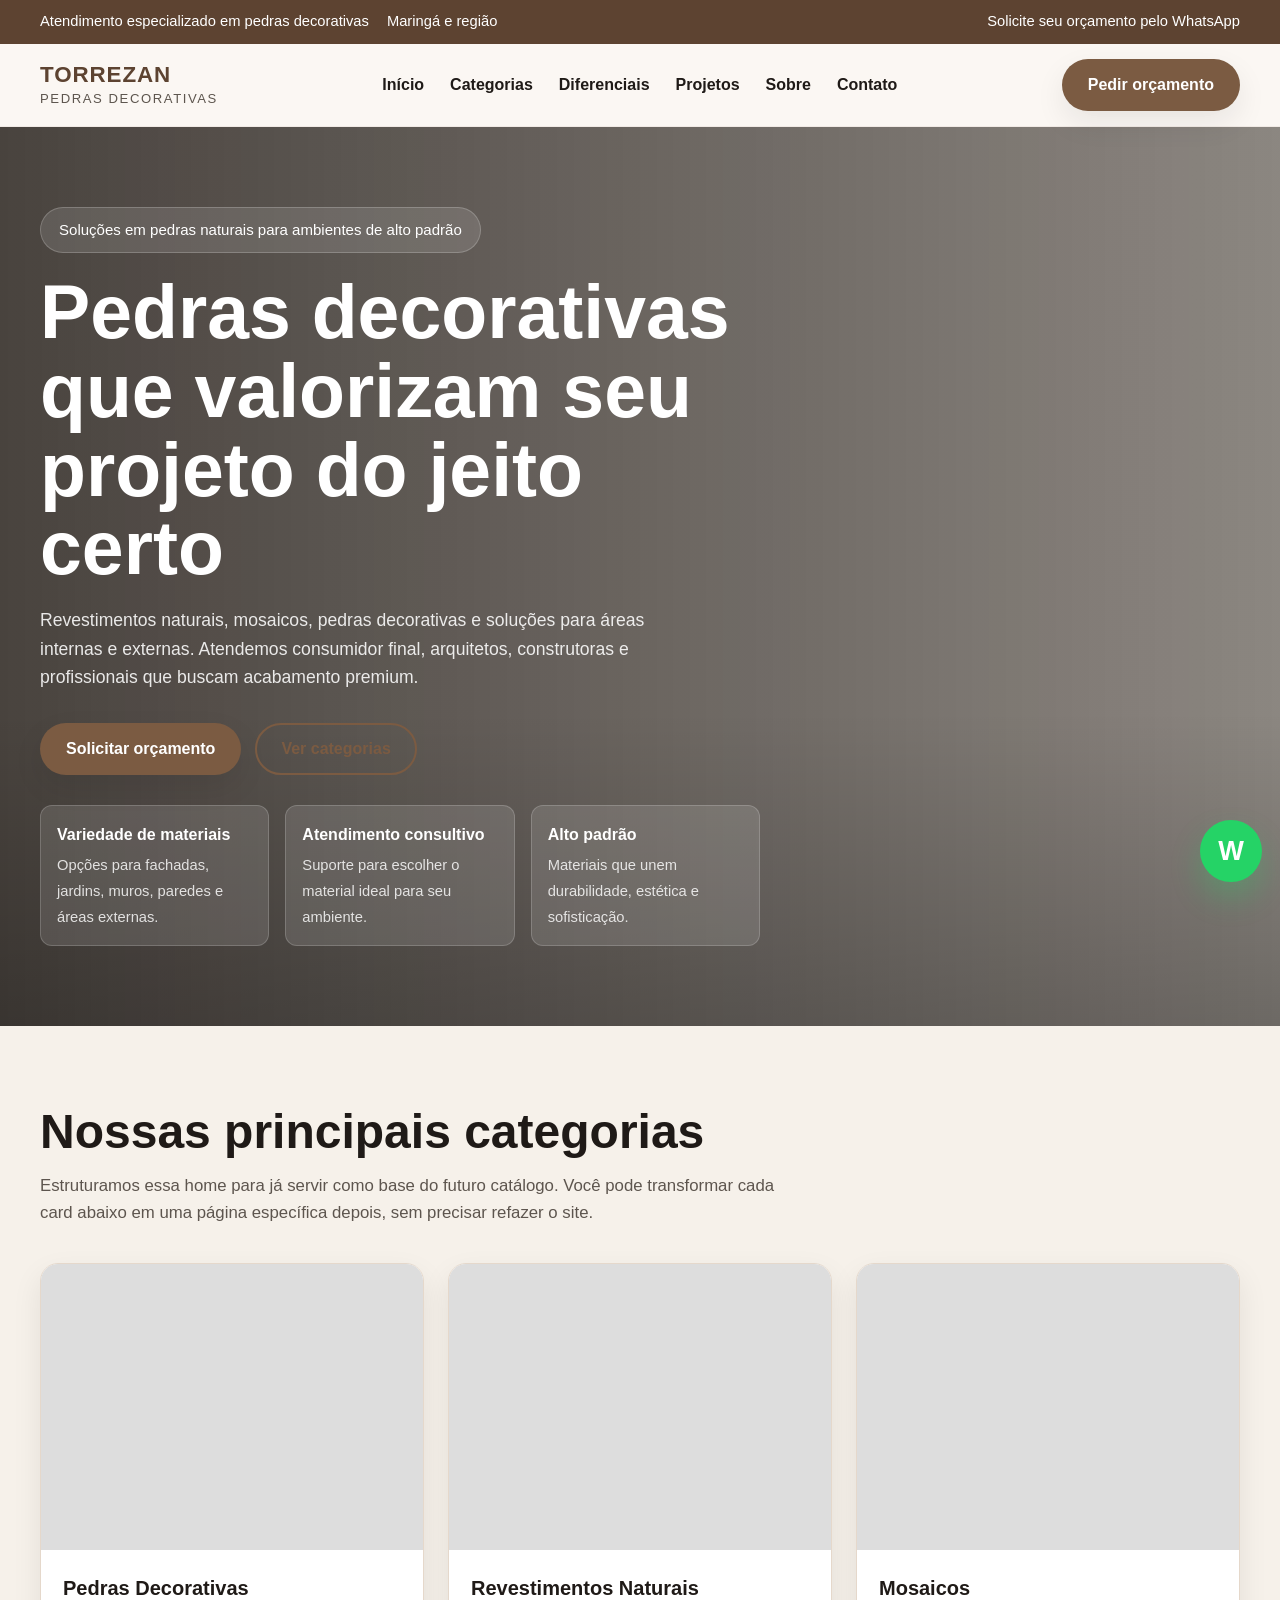
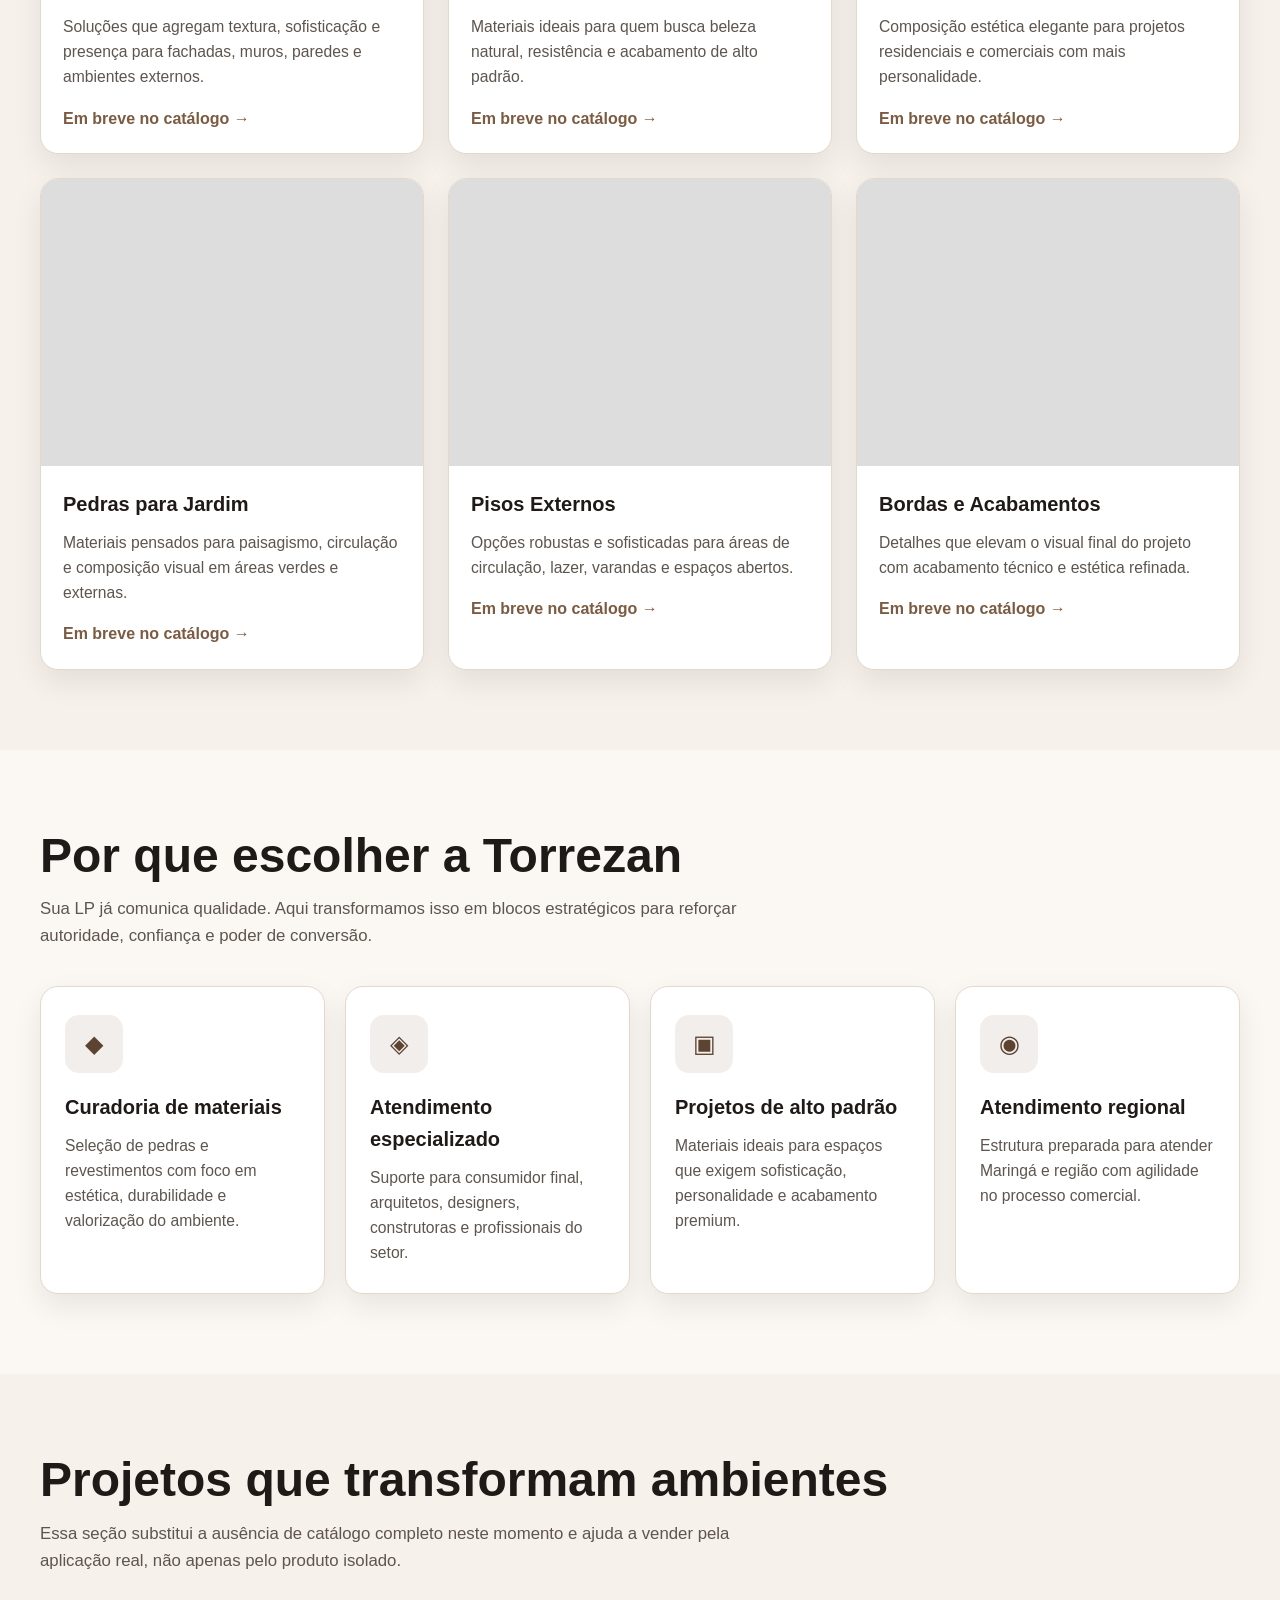
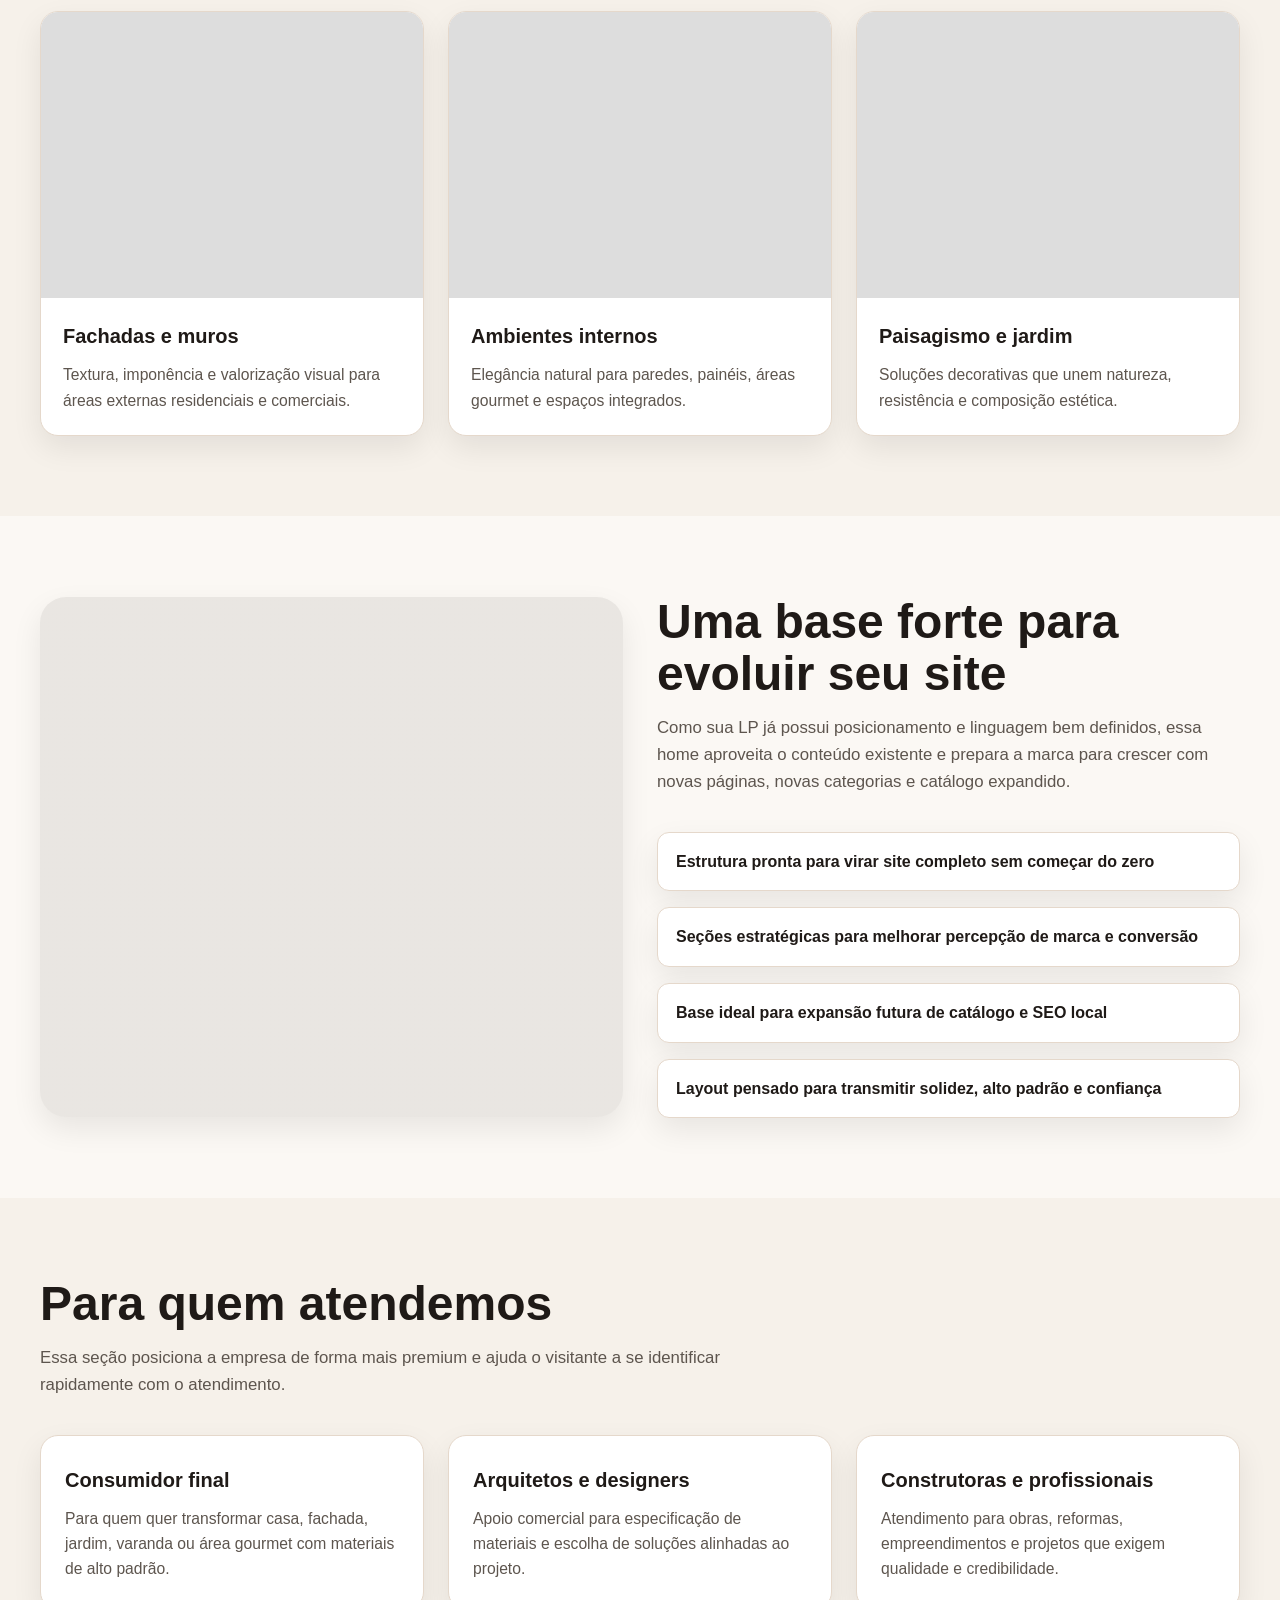
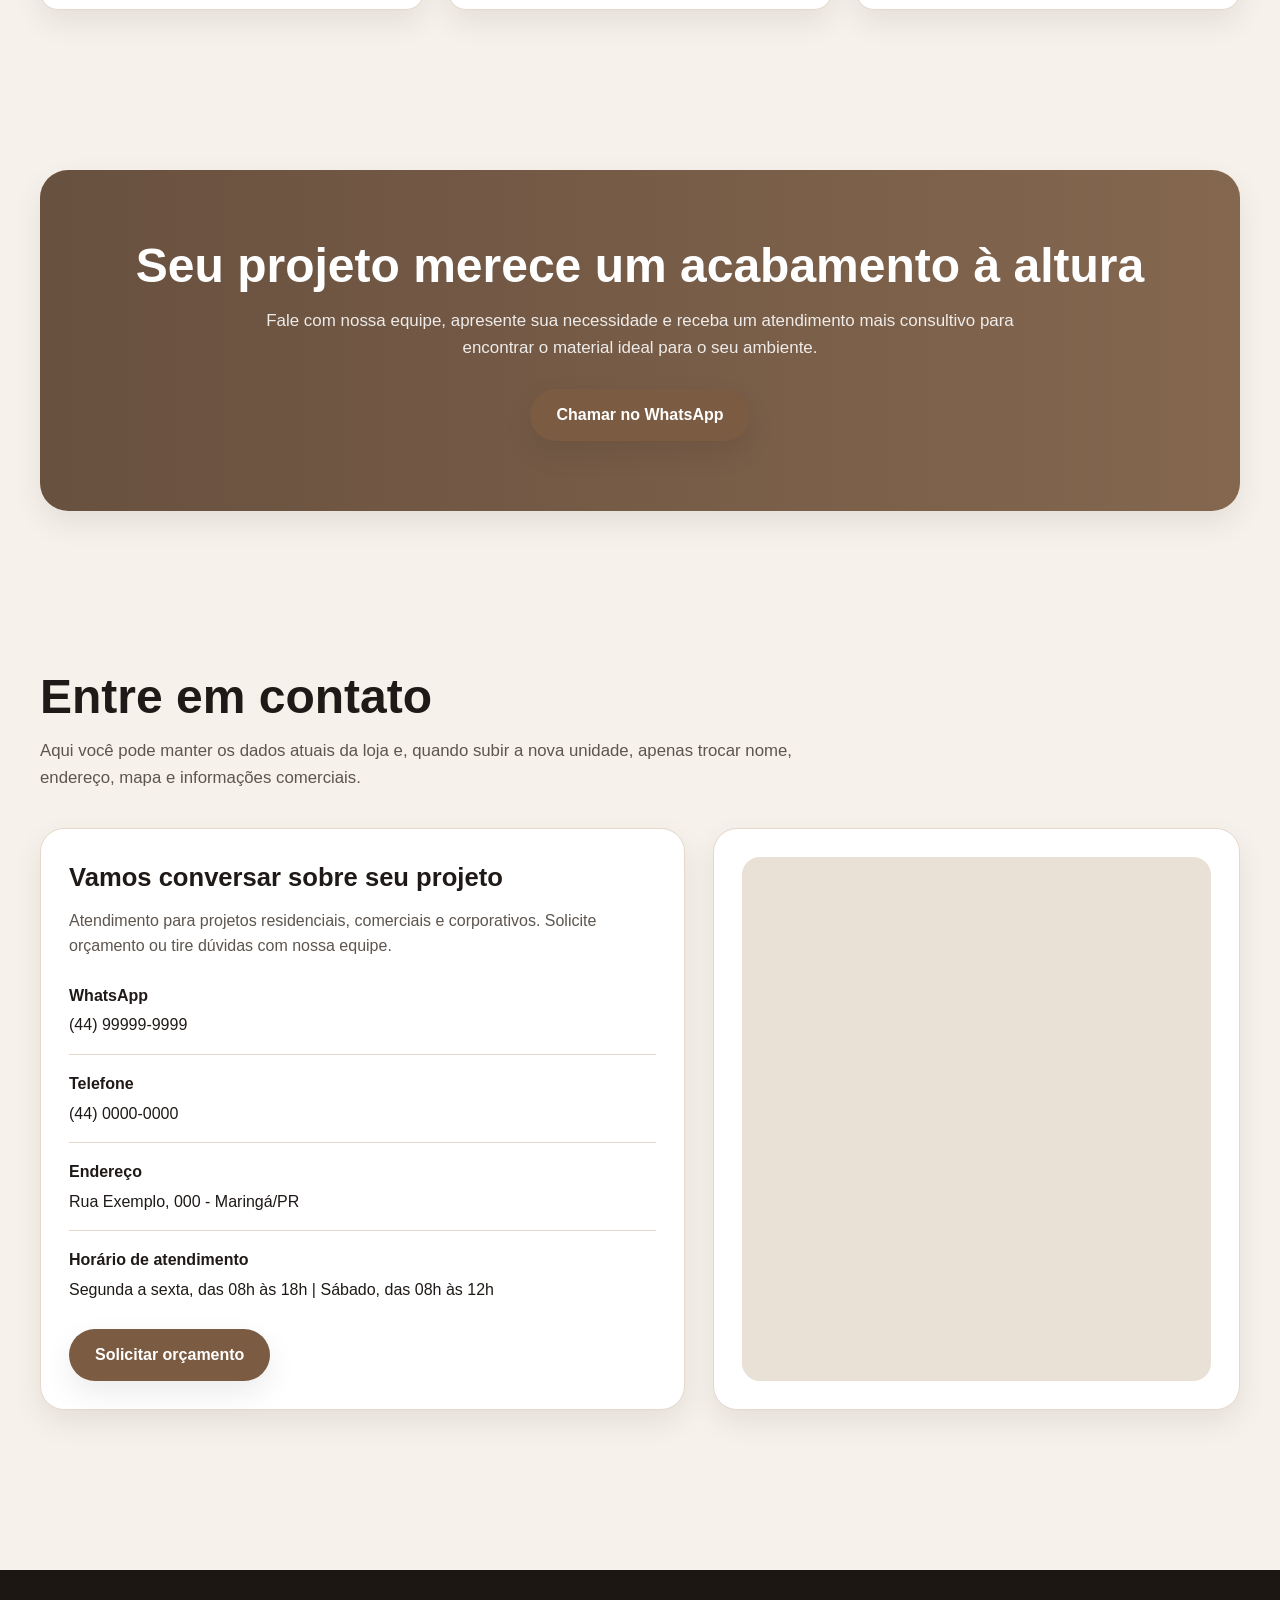
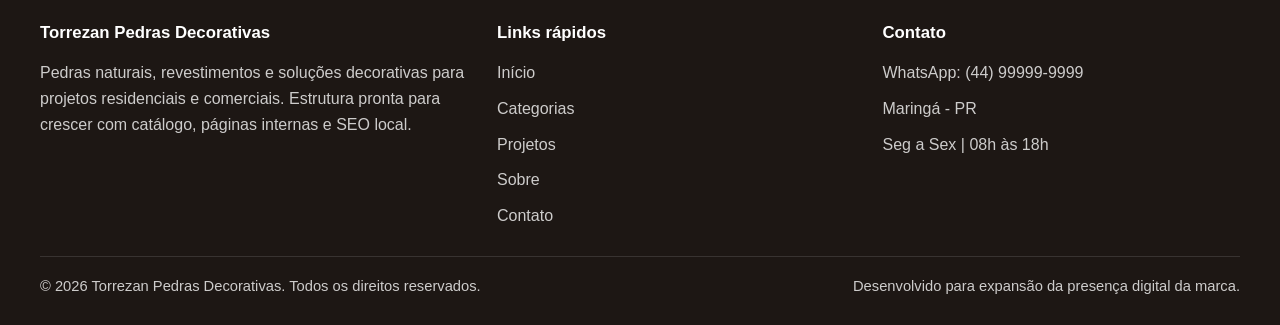
==== index.html @ 98667614 "Add files via upload" ====
<!DOCTYPE html>
<html lang="pt-BR">
<head>
  <meta charset="UTF-8" />
  <meta name="viewport" content="width=device-width, initial-scale=1.0" />
  <title>Torrezan Pedras Decorativas | Pedras Naturais e Revestimentos</title>
  <meta
    name="description"
    content="Pedras decorativas, revestimentos naturais, mosaicos e soluções em pedra para ambientes residenciais e comerciais. Atendimento para Maringá e região."
  />
  <style>
    :root {
      --bg: #f6f1ea;
      --bg-soft: #fbf8f4;
      --text: #1f1a17;
      --text-light: #5d554e;
      --primary: #7b5b42;
      --primary-dark: #5d4331;
      --accent: #c7a27c;
      --white: #ffffff;
      --border: #e5d8cb;
      --shadow: 0 12px 30px rgba(0, 0, 0, 0.08);
      --radius: 18px;
      --radius-sm: 12px;
      --container: 1200px;
      --transition: all 0.25s ease;
    }

    * {
      margin: 0;
      padding: 0;
      box-sizing: border-box;
    }

    html {
      scroll-behavior: smooth;
    }

    body {
      font-family: Arial, Helvetica, sans-serif;
      background: var(--bg);
      color: var(--text);
      line-height: 1.6;
    }

    img {
      max-width: 100%;
      display: block;
    }

    a {
      text-decoration: none;
      color: inherit;
    }

    ul {
      list-style: none;
    }

    .container {
      width: min(100% - 32px, var(--container));
      margin: 0 auto;
    }

    .section {
      padding: 80px 0;
    }

    .section-title {
      font-size: clamp(2rem, 4vw, 3rem);
      line-height: 1.1;
      margin-bottom: 14px;
    }

    .section-subtitle {
      color: var(--text-light);
      max-width: 760px;
      font-size: 1.05rem;
      margin-bottom: 36px;
    }

    .btn {
      display: inline-flex;
      align-items: center;
      justify-content: center;
      gap: 10px;
      min-height: 52px;
      padding: 0 24px;
      border-radius: 999px;
      font-weight: 700;
      transition: var(--transition);
      border: 2px solid transparent;
      cursor: pointer;
    }

    .btn-primary {
      background: var(--primary);
      color: var(--white);
      box-shadow: var(--shadow);
    }

    .btn-primary:hover {
      background: var(--primary-dark);
      transform: translateY(-2px);
    }

    .btn-outline {
      border-color: var(--primary);
      color: var(--primary);
      background: transparent;
    }

    .btn-outline:hover {
      background: var(--primary);
      color: var(--white);
    }

    .topbar {
      background: var(--primary-dark);
      color: var(--white);
      font-size: 0.92rem;
      padding: 10px 0;
    }

    .topbar .container {
      display: flex;
      align-items: center;
      justify-content: space-between;
      gap: 16px;
      flex-wrap: wrap;
    }

    .topbar-info {
      display: flex;
      flex-wrap: wrap;
      gap: 18px;
    }

    .header {
      position: sticky;
      top: 0;
      z-index: 1000;
      background: rgba(251, 248, 244, 0.92);
      backdrop-filter: blur(12px);
      border-bottom: 1px solid rgba(123, 91, 66, 0.08);
    }

    .header-inner {
      display: flex;
      align-items: center;
      justify-content: space-between;
      min-height: 82px;
      gap: 18px;
    }

    .logo {
      display: flex;
      flex-direction: column;
      line-height: 1;
    }

    .logo strong {
      font-size: 1.4rem;
      letter-spacing: 0.04em;
      color: var(--primary-dark);
    }

    .logo span {
      font-size: 0.82rem;
      color: var(--text-light);
      margin-top: 6px;
      letter-spacing: 0.12em;
      text-transform: uppercase;
    }

    .nav {
      display: flex;
      align-items: center;
      gap: 26px;
    }

    .nav a {
      font-weight: 600;
      color: var(--text);
      transition: var(--transition);
    }

    .nav a:hover {
      color: var(--primary);
    }

    .menu-toggle {
      display: none;
      background: transparent;
      border: none;
      font-size: 1.7rem;
      cursor: pointer;
      color: var(--primary-dark);
    }

    .hero {
      position: relative;
      overflow: hidden;
      background:
        linear-gradient(to right, rgba(24, 18, 14, 0.78), rgba(24, 18, 14, 0.48)),
        url("img/hero-pedras.jpg") center/cover no-repeat;
      color: var(--white);
      min-height: 88vh;
      display: flex;
      align-items: center;
    }

    .hero::after {
      content: "";
      position: absolute;
      inset: 0;
      background: linear-gradient(to top, rgba(0,0,0,0.22), transparent 35%);
      pointer-events: none;
    }

    .hero-content {
      position: relative;
      z-index: 1;
      max-width: 720px;
      padding: 80px 0;
    }

    .hero-badge {
      display: inline-flex;
      align-items: center;
      gap: 10px;
      background: rgba(255,255,255,0.12);
      border: 1px solid rgba(255,255,255,0.2);
      padding: 10px 18px;
      border-radius: 999px;
      margin-bottom: 20px;
      font-size: 0.94rem;
    }

    .hero h1 {
      font-size: clamp(2.4rem, 6vw, 4.7rem);
      line-height: 1.05;
      margin-bottom: 18px;
    }

    .hero p {
      font-size: 1.1rem;
      max-width: 650px;
      color: rgba(255,255,255,0.88);
      margin-bottom: 32px;
    }

    .hero-actions {
      display: flex;
      flex-wrap: wrap;
      gap: 14px;
      margin-bottom: 30px;
    }

    .hero-highlights {
      display: grid;
      grid-template-columns: repeat(3, minmax(0, 1fr));
      gap: 16px;
      margin-top: 24px;
    }

    .hero-highlight {
      background: rgba(255,255,255,0.12);
      border: 1px solid rgba(255,255,255,0.18);
      border-radius: var(--radius-sm);
      padding: 16px;
    }

    .hero-highlight strong {
      display: block;
      font-size: 1rem;
      margin-bottom: 5px;
    }

    .hero-highlight span {
      font-size: 0.92rem;
      color: rgba(255,255,255,0.82);
    }

    .cards-grid {
      display: grid;
      grid-template-columns: repeat(3, minmax(0, 1fr));
      gap: 24px;
    }

    .card {
      background: var(--white);
      border: 1px solid var(--border);
      border-radius: var(--radius);
      overflow: hidden;
      box-shadow: var(--shadow);
      transition: var(--transition);
    }

    .card:hover {
      transform: translateY(-6px);
    }

    .category-image,
    .gallery-image {
      aspect-ratio: 4 / 3;
      background: #ddd center/cover no-repeat;
    }

    .category-content,
    .gallery-content {
      padding: 22px;
    }

    .category-content h3,
    .gallery-content h3,
    .audience-card h3,
    .differential-card h3 {
      font-size: 1.25rem;
      margin-bottom: 10px;
    }

    .category-content p,
    .gallery-content p,
    .audience-card p,
    .differential-card p {
      color: var(--text-light);
      font-size: 0.98rem;
    }

    .category-link {
      display: inline-flex;
      align-items: center;
      gap: 8px;
      margin-top: 16px;
      font-weight: 700;
      color: var(--primary);
    }

    .differentials-grid {
      display: grid;
      grid-template-columns: repeat(4, minmax(0, 1fr));
      gap: 20px;
    }

    .differential-card,
    .audience-card {
      background: var(--white);
      padding: 28px 24px;
      border-radius: var(--radius);
      border: 1px solid var(--border);
      box-shadow: var(--shadow);
    }

    .icon-box {
      width: 58px;
      height: 58px;
      border-radius: 14px;
      background: rgba(123, 91, 66, 0.1);
      color: var(--primary-dark);
      display: grid;
      place-items: center;
      font-size: 1.5rem;
      margin-bottom: 18px;
    }

    .split {
      display: grid;
      grid-template-columns: 1fr 1fr;
      gap: 34px;
      align-items: center;
    }

    .about-image {
      min-height: 520px;
      border-radius: 26px;
      background:
        linear-gradient(rgba(24, 18, 14, 0.08), rgba(24, 18, 14, 0.08)),
        url("img/sobre-torrezan.jpg") center/cover no-repeat;
      box-shadow: var(--shadow);
    }

    .about-list {
      display: grid;
      gap: 16px;
      margin-top: 28px;
    }

    .about-list li {
      background: var(--white);
      border: 1px solid var(--border);
      border-radius: var(--radius-sm);
      padding: 16px 18px;
      box-shadow: var(--shadow);
      font-weight: 600;
    }

    .audience-grid {
      display: grid;
      grid-template-columns: repeat(3, minmax(0, 1fr));
      gap: 24px;
    }

    .cta-section {
      background:
        linear-gradient(to right, rgba(93, 67, 49, 0.92), rgba(123, 91, 66, 0.92)),
        url("img/cta-bg.jpg") center/cover no-repeat;
      color: var(--white);
      text-align: center;
      border-radius: 28px;
      padding: 70px 28px;
      box-shadow: var(--shadow);
    }

    .cta-section p {
      color: rgba(255,255,255,0.88);
      max-width: 760px;
      margin: 0 auto 28px;
      font-size: 1.06rem;
    }

    .contact-grid {
      display: grid;
      grid-template-columns: 1.1fr 0.9fr;
      gap: 28px;
    }

    .contact-card,
    .map-card {
      background: var(--white);
      border: 1px solid var(--border);
      border-radius: 24px;
      padding: 28px;
      box-shadow: var(--shadow);
    }

    .contact-list {
      display: grid;
      gap: 16px;
      margin-top: 24px;
    }

    .contact-list li {
      padding-bottom: 16px;
      border-bottom: 1px solid var(--border);
    }

    .contact-list li:last-child {
      border-bottom: none;
      padding-bottom: 0;
    }

    .contact-list strong {
      display: block;
      margin-bottom: 4px;
    }

    .map-embed {
      width: 100%;
      min-height: 100%;
      height: 100%;
      border: 0;
      border-radius: 18px;
      background: #e9e0d6;
    }

    .footer {
      background: #1d1714;
      color: rgba(255,255,255,0.78);
      padding: 50px 0 26px;
      margin-top: 80px;
    }

    .footer-grid {
      display: grid;
      grid-template-columns: 1.2fr 1fr 1fr;
      gap: 28px;
      margin-bottom: 28px;
    }

    .footer h4 {
      color: var(--white);
      margin-bottom: 14px;
      font-size: 1.05rem;
    }

    .footer ul {
      display: grid;
      gap: 10px;
    }

    .footer a:hover {
      color: var(--white);
    }

    .footer-bottom {
      border-top: 1px solid rgba(255,255,255,0.12);
      padding-top: 18px;
      font-size: 0.92rem;
      display: flex;
      justify-content: space-between;
      gap: 12px;
      flex-wrap: wrap;
    }

    .whatsapp-float {
      position: fixed;
      right: 18px;
      bottom: 18px;
      z-index: 1200;
      width: 62px;
      height: 62px;
      border-radius: 50%;
      background: #25d366;
      color: #fff;
      display: grid;
      place-items: center;
      box-shadow: 0 16px 30px rgba(37, 211, 102, 0.28);
      font-size: 1.7rem;
      font-weight: 900;
    }

    .whatsapp-float:hover {
      transform: scale(1.06);
    }

    .reveal {
      opacity: 0;
      transform: translateY(28px);
      transition: 0.7s ease;
    }

    .reveal.active {
      opacity: 1;
      transform: translateY(0);
    }

    @media (max-width: 1080px) {
      .cards-grid,
      .differentials-grid,
      .audience-grid {
        grid-template-columns: repeat(2, minmax(0, 1fr));
      }

      .split,
      .contact-grid,
      .footer-grid {
        grid-template-columns: 1fr;
      }

      .about-image {
        min-height: 360px;
      }
    }

    @media (max-width: 860px) {
      .nav {
        position: fixed;
        top: 82px;
        right: -100%;
        width: min(320px, 88vw);
        height: calc(100vh - 82px);
        background: var(--white);
        flex-direction: column;
        align-items: flex-start;
        padding: 28px 24px;
        box-shadow: -10px 0 30px rgba(0,0,0,0.1);
        transition: var(--transition);
      }

      .nav.active {
        right: 0;
      }

      .menu-toggle {
        display: block;
      }

      .header-cta {
        display: none;
      }

      .hero-highlights {
        grid-template-columns: 1fr;
      }
    }

    @media (max-width: 700px) {
      .section {
        padding: 62px 0;
      }

      .cards-grid,
      .differentials-grid,
      .audience-grid {
        grid-template-columns: 1fr;
      }

      .hero {
        min-height: auto;
      }

      .hero-content {
        padding: 110px 0 72px;
      }

      .topbar .container {
        justify-content: center;
      }

      .topbar-info {
        justify-content: center;
      }

      .cta-section {
        padding: 50px 20px;
      }
    }
  </style>
</head>
<body>
  <div class="topbar">
    <div class="container">
      <div class="topbar-info">
        <span>Atendimento especializado em pedras decorativas</span>
        <span>Maringá e região</span>
      </div>
      <a href="https://wa.me/5544999999999?text=Olá!%20Quero%20solicitar%20um%20orçamento." target="_blank">
        Solicite seu orçamento pelo WhatsApp
      </a>
    </div>
  </div>

  <header class="header">
    <div class="container header-inner">
      <a href="#inicio" class="logo">
        <strong>TORREZAN</strong>
        <span>Pedras Decorativas</span>
      </a>

      <nav class="nav" id="nav">
        <a href="#inicio">Início</a>
        <a href="#categorias">Categorias</a>
        <a href="#diferenciais">Diferenciais</a>
        <a href="#projetos">Projetos</a>
        <a href="#sobre">Sobre</a>
        <a href="#contato">Contato</a>
      </nav>

      <a
        class="btn btn-primary header-cta"
        href="https://wa.me/5544999999999?text=Olá!%20Quero%20solicitar%20um%20orçamento."
        target="_blank"
      >
        Pedir orçamento
      </a>

      <button class="menu-toggle" id="menuToggle" aria-label="Abrir menu">
        ☰
      </button>
    </div>
  </header>

  <main>
    <section class="hero" id="inicio">
      <div class="container">
        <div class="hero-content">
          <div class="hero-badge">Soluções em pedras naturais para ambientes de alto padrão</div>
          <h1>Pedras decorativas que valorizam seu projeto do jeito certo</h1>
          <p>
            Revestimentos naturais, mosaicos, pedras decorativas e soluções para áreas internas e externas.
            Atendemos consumidor final, arquitetos, construtoras e profissionais que buscam acabamento premium.
          </p>

          <div class="hero-actions">
            <a
              href="https://wa.me/5544999999999?text=Olá!%20Quero%20um%20orçamento%20para%20meu%20projeto."
              class="btn btn-primary"
              target="_blank"
            >
              Solicitar orçamento
            </a>
            <a href="#categorias" class="btn btn-outline">Ver categorias</a>
          </div>

          <div class="hero-highlights">
            <div class="hero-highlight">
              <strong>Variedade de materiais</strong>
              <span>Opções para fachadas, jardins, muros, paredes e áreas externas.</span>
            </div>
            <div class="hero-highlight">
              <strong>Atendimento consultivo</strong>
              <span>Suporte para escolher o material ideal para seu ambiente.</span>
            </div>
            <div class="hero-highlight">
              <strong>Alto padrão</strong>
              <span>Materiais que unem durabilidade, estética e sofisticação.</span>
            </div>
          </div>
        </div>
      </div>
    </section>

    <section class="section" id="categorias">
      <div class="container">
        <div class="reveal">
          <h2 class="section-title">Nossas principais categorias</h2>
          <p class="section-subtitle">
            Estruturamos essa home para já servir como base do futuro catálogo. Você pode transformar cada card
            abaixo em uma página específica depois, sem precisar refazer o site.
          </p>
        </div>

        <div class="cards-grid">
          <article class="card reveal">
            <div class="category-image" style="background-image: url('img/categoria-pedras-decorativas.jpg');"></div>
            <div class="category-content">
              <h3>Pedras Decorativas</h3>
              <p>
                Soluções que agregam textura, sofisticação e presença para fachadas, muros, paredes e ambientes externos.
              </p>
              <a href="#" class="category-link">Em breve no catálogo →</a>
            </div>
          </article>

          <article class="card reveal">
            <div class="category-image" style="background-image: url('img/categoria-revestimentos.jpg');"></div>
            <div class="category-content">
              <h3>Revestimentos Naturais</h3>
              <p>
                Materiais ideais para quem busca beleza natural, resistência e acabamento de alto padrão.
              </p>
              <a href="#" class="category-link">Em breve no catálogo →</a>
            </div>
          </article>

          <article class="card reveal">
            <div class="category-image" style="background-image: url('img/categoria-mosaicos.jpg');"></div>
            <div class="category-content">
              <h3>Mosaicos</h3>
              <p>
                Composição estética elegante para projetos residenciais e comerciais com mais personalidade.
              </p>
              <a href="#" class="category-link">Em breve no catálogo →</a>
            </div>
          </article>

          <article class="card reveal">
            <div class="category-image" style="background-image: url('img/categoria-jardim.jpg');"></div>
            <div class="category-content">
              <h3>Pedras para Jardim</h3>
              <p>
                Materiais pensados para paisagismo, circulação e composição visual em áreas verdes e externas.
              </p>
              <a href="#" class="category-link">Em breve no catálogo →</a>
            </div>
          </article>

          <article class="card reveal">
            <div class="category-image" style="background-image: url('img/categoria-pisos.jpg');"></div>
            <div class="category-content">
              <h3>Pisos Externos</h3>
              <p>
                Opções robustas e sofisticadas para áreas de circulação, lazer, varandas e espaços abertos.
              </p>
              <a href="#" class="category-link">Em breve no catálogo →</a>
            </div>
          </article>

          <article class="card reveal">
            <div class="category-image" style="background-image: url('img/categoria-bordas.jpg');"></div>
            <div class="category-content">
              <h3>Bordas e Acabamentos</h3>
              <p>
                Detalhes que elevam o visual final do projeto com acabamento técnico e estética refinada.
              </p>
              <a href="#" class="category-link">Em breve no catálogo →</a>
            </div>
          </article>
        </div>
      </div>
    </section>

    <section class="section" id="diferenciais" style="background: var(--bg-soft);">
      <div class="container">
        <div class="reveal">
          <h2 class="section-title">Por que escolher a Torrezan</h2>
          <p class="section-subtitle">
            Sua LP já comunica qualidade. Aqui transformamos isso em blocos estratégicos para reforçar autoridade,
            confiança e poder de conversão.
          </p>
        </div>

        <div class="differentials-grid">
          <article class="differential-card reveal">
            <div class="icon-box">◆</div>
            <h3>Curadoria de materiais</h3>
            <p>
              Seleção de pedras e revestimentos com foco em estética, durabilidade e valorização do ambiente.
            </p>
          </article>

          <article class="differential-card reveal">
            <div class="icon-box">◈</div>
            <h3>Atendimento especializado</h3>
            <p>
              Suporte para consumidor final, arquitetos, designers, construtoras e profissionais do setor.
            </p>
          </article>

          <article class="differential-card reveal">
            <div class="icon-box">▣</div>
            <h3>Projetos de alto padrão</h3>
            <p>
              Materiais ideais para espaços que exigem sofisticação, personalidade e acabamento premium.
            </p>
          </article>

          <article class="differential-card reveal">
            <div class="icon-box">◉</div>
            <h3>Atendimento regional</h3>
            <p>
              Estrutura preparada para atender Maringá e região com agilidade no processo comercial.
            </p>
          </article>
        </div>
      </div>
    </section>

    <section class="section" id="projetos">
      <div class="container">
        <div class="reveal">
          <h2 class="section-title">Projetos que transformam ambientes</h2>
          <p class="section-subtitle">
            Essa seção substitui a ausência de catálogo completo neste momento e ajuda a vender pela aplicação real,
            não apenas pelo produto isolado.
          </p>
        </div>

        <div class="cards-grid">
          <article class="card reveal">
            <div class="gallery-image" style="background-image: url('img/projeto-fachada.jpg');"></div>
            <div class="gallery-content">
              <h3>Fachadas e muros</h3>
              <p>
                Textura, imponência e valorização visual para áreas externas residenciais e comerciais.
              </p>
            </div>
          </article>

          <article class="card reveal">
            <div class="gallery-image" style="background-image: url('img/projeto-ambiente-interno.jpg');"></div>
            <div class="gallery-content">
              <h3>Ambientes internos</h3>
              <p>
                Elegância natural para paredes, painéis, áreas gourmet e espaços integrados.
              </p>
            </div>
          </article>

          <article class="card reveal">
            <div class="gallery-image" style="background-image: url('img/projeto-paisagismo.jpg');"></div>
            <div class="gallery-content">
              <h3>Paisagismo e jardim</h3>
              <p>
                Soluções decorativas que unem natureza, resistência e composição estética.
              </p>
            </div>
          </article>
        </div>
      </div>
    </section>

    <section class="section" id="sobre" style="background: var(--bg-soft);">
      <div class="container split">
        <div class="about-image reveal"></div>

        <div class="reveal">
          <h2 class="section-title">Uma base forte para evoluir seu site</h2>
          <p class="section-subtitle">
            Como sua LP já possui posicionamento e linguagem bem definidos, essa home aproveita o conteúdo existente
            e prepara a marca para crescer com novas páginas, novas categorias e catálogo expandido.
          </p>

          <ul class="about-list">
            <li>Estrutura pronta para virar site completo sem começar do zero</li>
            <li>Seções estratégicas para melhorar percepção de marca e conversão</li>
            <li>Base ideal para expansão futura de catálogo e SEO local</li>
            <li>Layout pensado para transmitir solidez, alto padrão e confiança</li>
          </ul>
        </div>
      </div>
    </section>

    <section class="section">
      <div class="container">
        <div class="reveal">
          <h2 class="section-title">Para quem atendemos</h2>
          <p class="section-subtitle">
            Essa seção posiciona a empresa de forma mais premium e ajuda o visitante a se identificar rapidamente com o atendimento.
          </p>
        </div>

        <div class="audience-grid">
          <article class="audience-card reveal">
            <h3>Consumidor final</h3>
            <p>
              Para quem quer transformar casa, fachada, jardim, varanda ou área gourmet com materiais de alto padrão.
            </p>
          </article>

          <article class="audience-card reveal">
            <h3>Arquitetos e designers</h3>
            <p>
              Apoio comercial para especificação de materiais e escolha de soluções alinhadas ao projeto.
            </p>
          </article>

          <article class="audience-card reveal">
            <h3>Construtoras e profissionais</h3>
            <p>
              Atendimento para obras, reformas, empreendimentos e projetos que exigem qualidade e credibilidade.
            </p>
          </article>
        </div>
      </div>
    </section>

    <section class="section">
      <div class="container">
        <div class="cta-section reveal">
          <h2 class="section-title">Seu projeto merece um acabamento à altura</h2>
          <p>
            Fale com nossa equipe, apresente sua necessidade e receba um atendimento mais consultivo para encontrar
            o material ideal para o seu ambiente.
          </p>
          <a
            href="https://wa.me/5544999999999?text=Olá!%20Quero%20falar%20sobre%20um%20projeto%20com%20pedras%20decorativas."
            class="btn btn-primary"
            target="_blank"
          >
            Chamar no WhatsApp
          </a>
        </div>
      </div>
    </section>

    <section class="section" id="contato">
      <div class="container">
        <div class="reveal">
          <h2 class="section-title">Entre em contato</h2>
          <p class="section-subtitle">
            Aqui você pode manter os dados atuais da loja e, quando subir a nova unidade, apenas trocar nome,
            endereço, mapa e informações comerciais.
          </p>
        </div>

        <div class="contact-grid">
          <div class="contact-card reveal">
            <h3 style="font-size: 1.6rem; margin-bottom: 10px;">Vamos conversar sobre seu projeto</h3>
            <p style="color: var(--text-light);">
              Atendimento para projetos residenciais, comerciais e corporativos. Solicite orçamento ou tire dúvidas com nossa equipe.
            </p>

            <ul class="contact-list">
              <li>
                <strong>WhatsApp</strong>
                <span>(44) 99999-9999</span>
              </li>
              <li>
                <strong>Telefone</strong>
                <span>(44) 0000-0000</span>
              </li>
              <li>
                <strong>Endereço</strong>
                <span>Rua Exemplo, 000 - Maringá/PR</span>
              </li>
              <li>
                <strong>Horário de atendimento</strong>
                <span>Segunda a sexta, das 08h às 18h | Sábado, das 08h às 12h</span>
              </li>
            </ul>

            <div style="margin-top: 26px;">
              <a
                href="https://wa.me/5544999999999?text=Olá!%20Gostaria%20de%20um%20orçamento."
                class="btn btn-primary"
                target="_blank"
              >
                Solicitar orçamento
              </a>
            </div>
          </div>

          <div class="map-card reveal">
            <iframe
              class="map-embed"
              src="https://www.google.com/maps?q=Maring%C3%A1%20PR&output=embed"
              loading="lazy"
              referrerpolicy="no-referrer-when-downgrade"
              title="Mapa da localização"
            ></iframe>
          </div>
        </div>
      </div>
    </section>
  </main>

  <footer class="footer">
    <div class="container">
      <div class="footer-grid">
        <div>
          <h4>Torrezan Pedras Decorativas</h4>
          <p>
            Pedras naturais, revestimentos e soluções decorativas para projetos residenciais e comerciais.
            Estrutura pronta para crescer com catálogo, páginas internas e SEO local.
          </p>
        </div>

        <div>
          <h4>Links rápidos</h4>
          <ul>
            <li><a href="#inicio">Início</a></li>
            <li><a href="#categorias">Categorias</a></li>
            <li><a href="#projetos">Projetos</a></li>
            <li><a href="#sobre">Sobre</a></li>
            <li><a href="#contato">Contato</a></li>
          </ul>
        </div>

        <div>
          <h4>Contato</h4>
          <ul>
            <li><a href="https://wa.me/5544999999999" target="_blank">WhatsApp: (44) 99999-9999</a></li>
            <li><a href="#">Maringá - PR</a></li>
            <li><a href="#">Seg a Sex | 08h às 18h</a></li>
          </ul>
        </div>
      </div>

      <div class="footer-bottom">
        <span>© 2026 Torrezan Pedras Decorativas. Todos os direitos reservados.</span>
        <span>Desenvolvido para expansão da presença digital da marca.</span>
      </div>
    </div>
  </footer>

  <a
    class="whatsapp-float"
    href="https://wa.me/5544999999999?text=Olá!%20Quero%20um%20orçamento."
    target="_blank"
    aria-label="WhatsApp"
  >
    W
  </a>

  <script>
    const menuToggle = document.getElementById("menuToggle");
    const nav = document.getElementById("nav");

    menuToggle.addEventListener("click", () => {
      nav.classList.toggle("active");
    });

    document.querySelectorAll(".nav a").forEach(link => {
      link.addEventListener("click", () => nav.classList.remove("active"));
    });

    const reveals = document.querySelectorAll(".reveal");

    const revealOnScroll = () => {
      const triggerBottom = window.innerHeight * 0.88;

      reveals.forEach(item => {
        const top = item.getBoundingClientRect().top;

        if (top < triggerBottom) {
          item.classList.add("active");
        }
      });
    };

    window.addEventListener("scroll", revealOnScroll);
    window.addEventListener("load", revealOnScroll);
  </script>
</body>
</html>
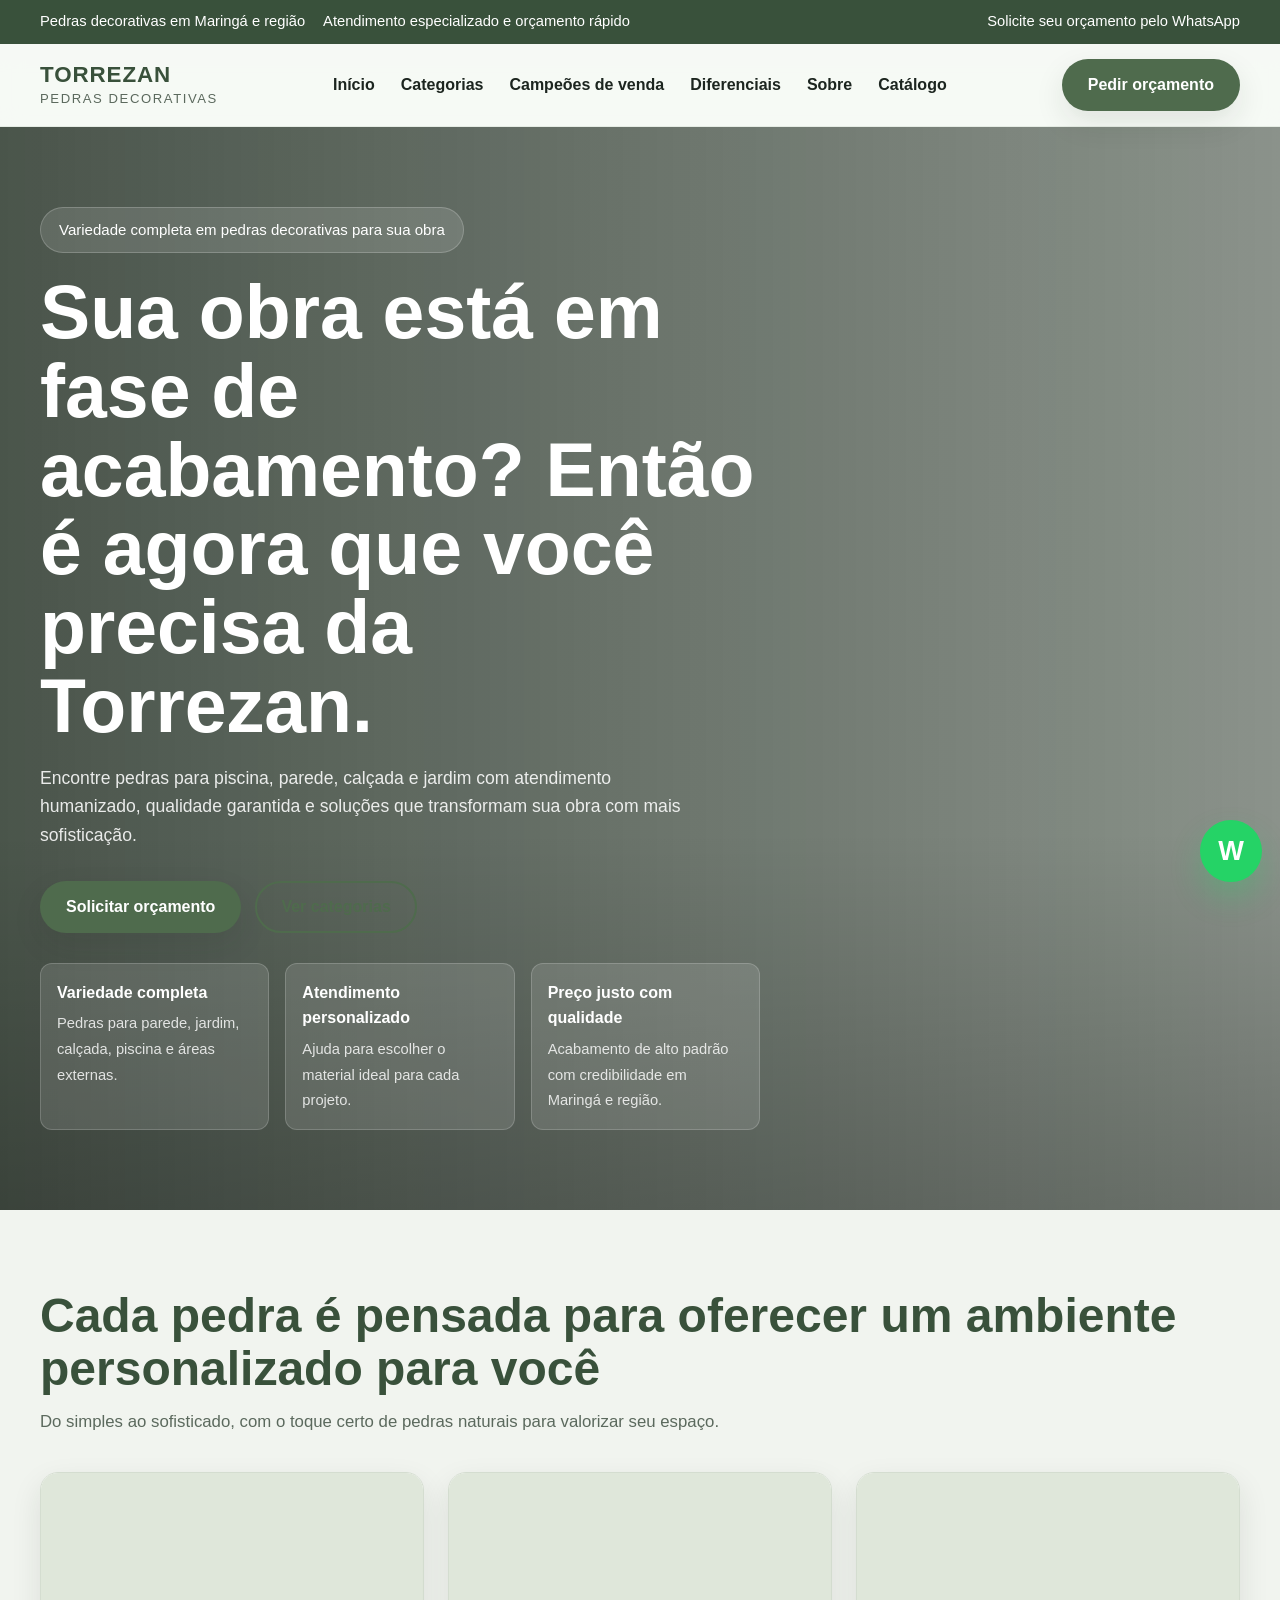
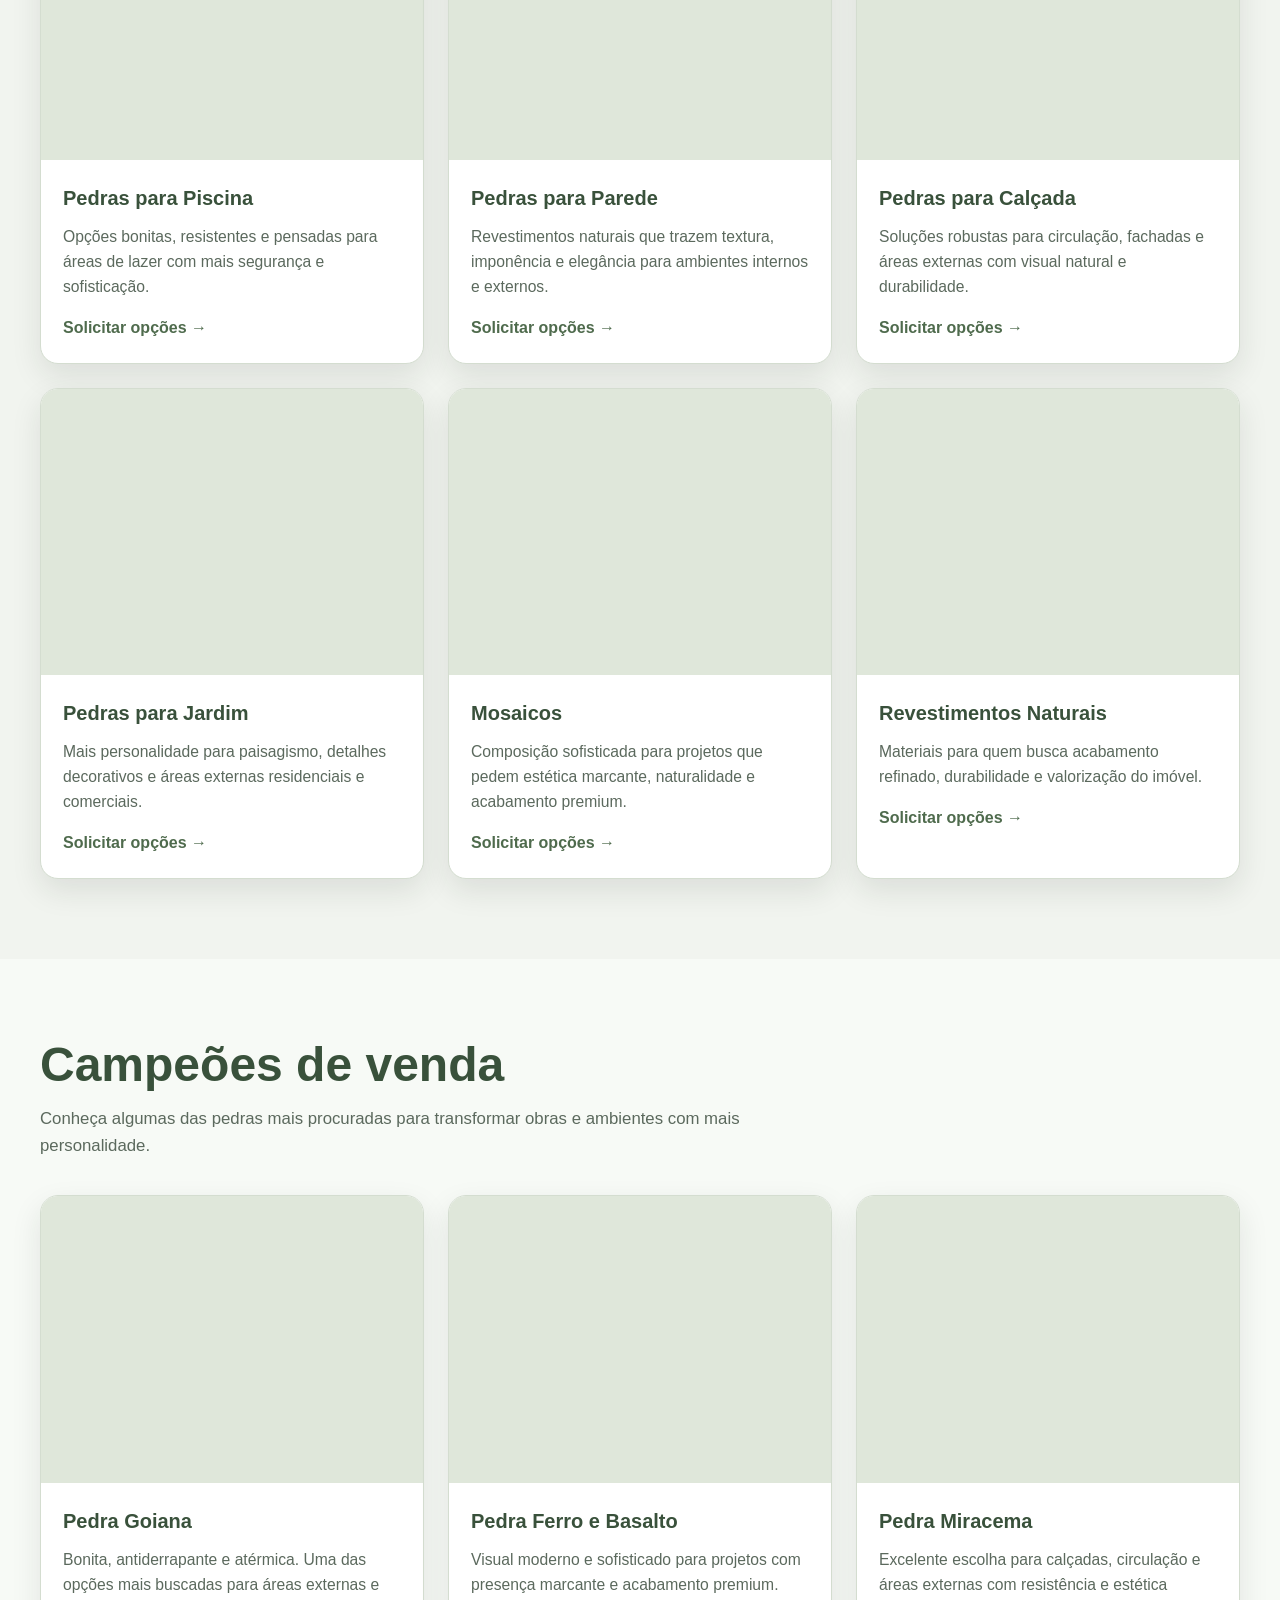
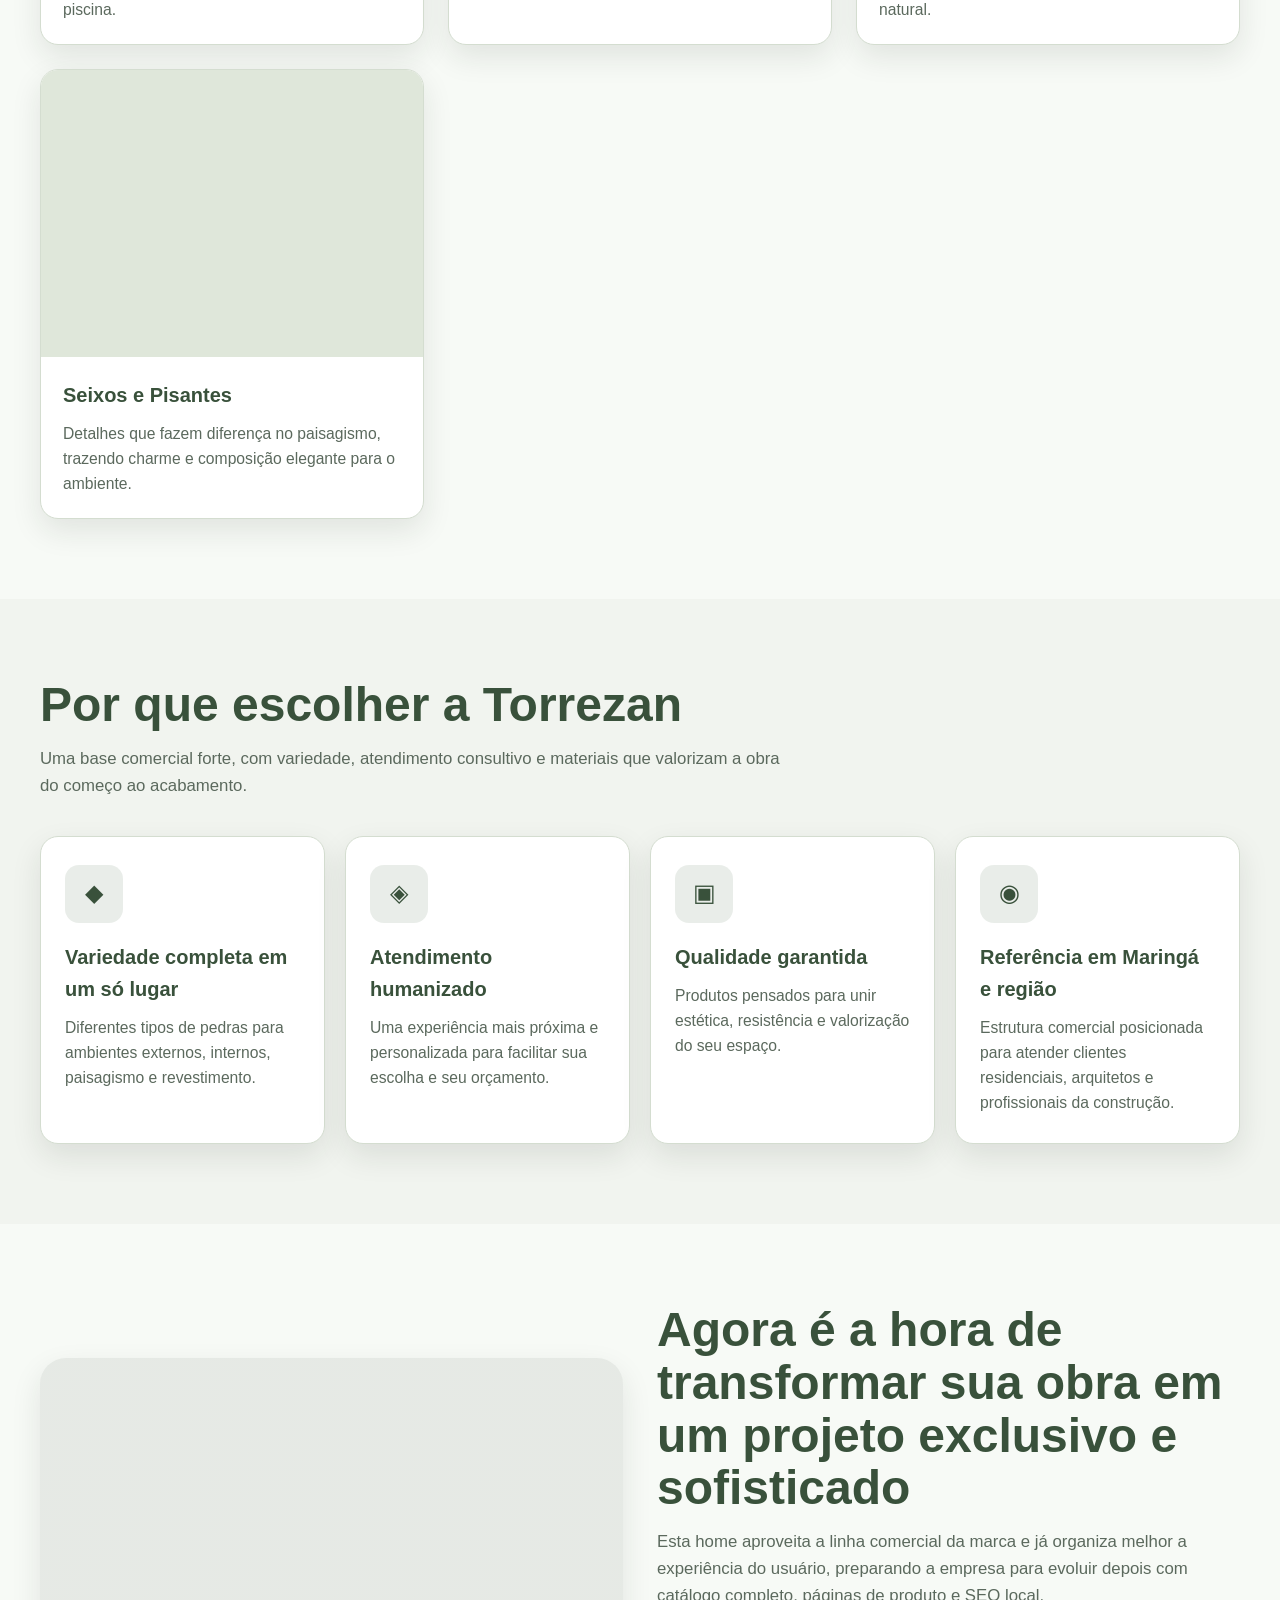
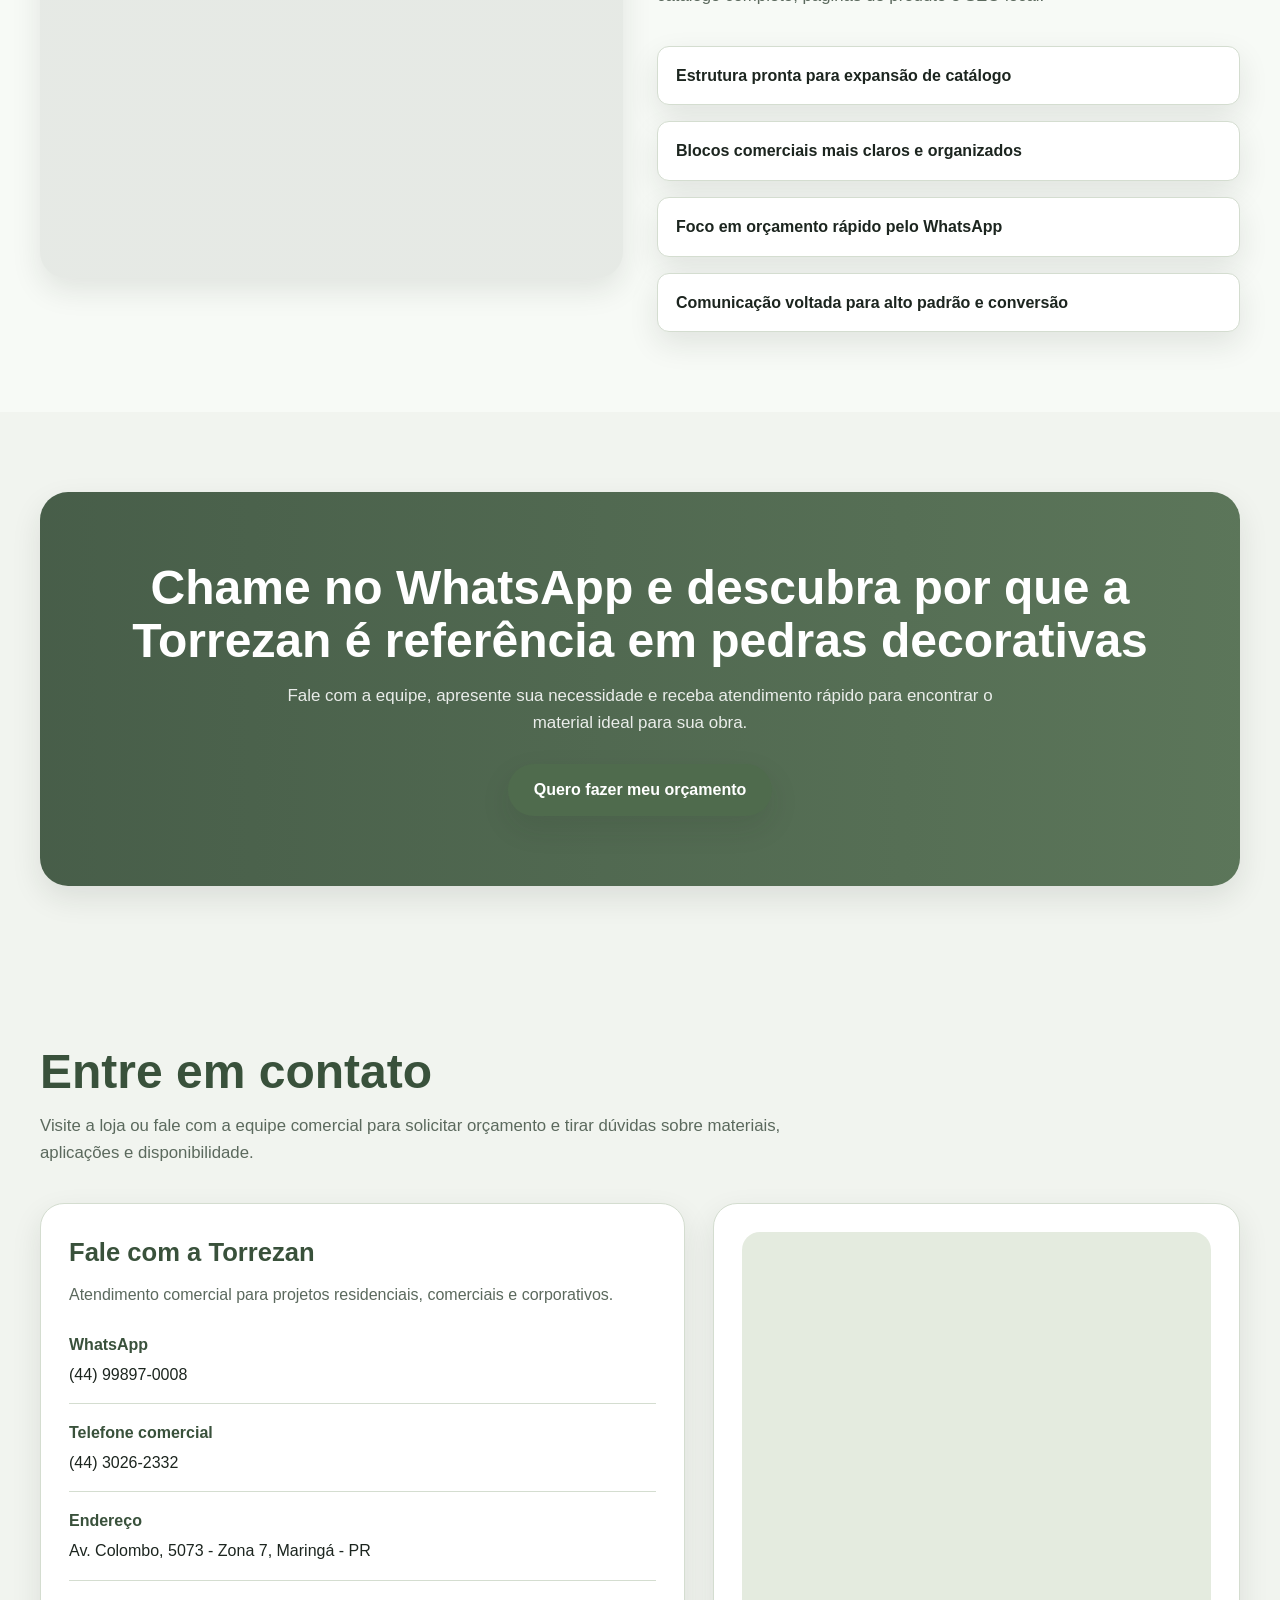
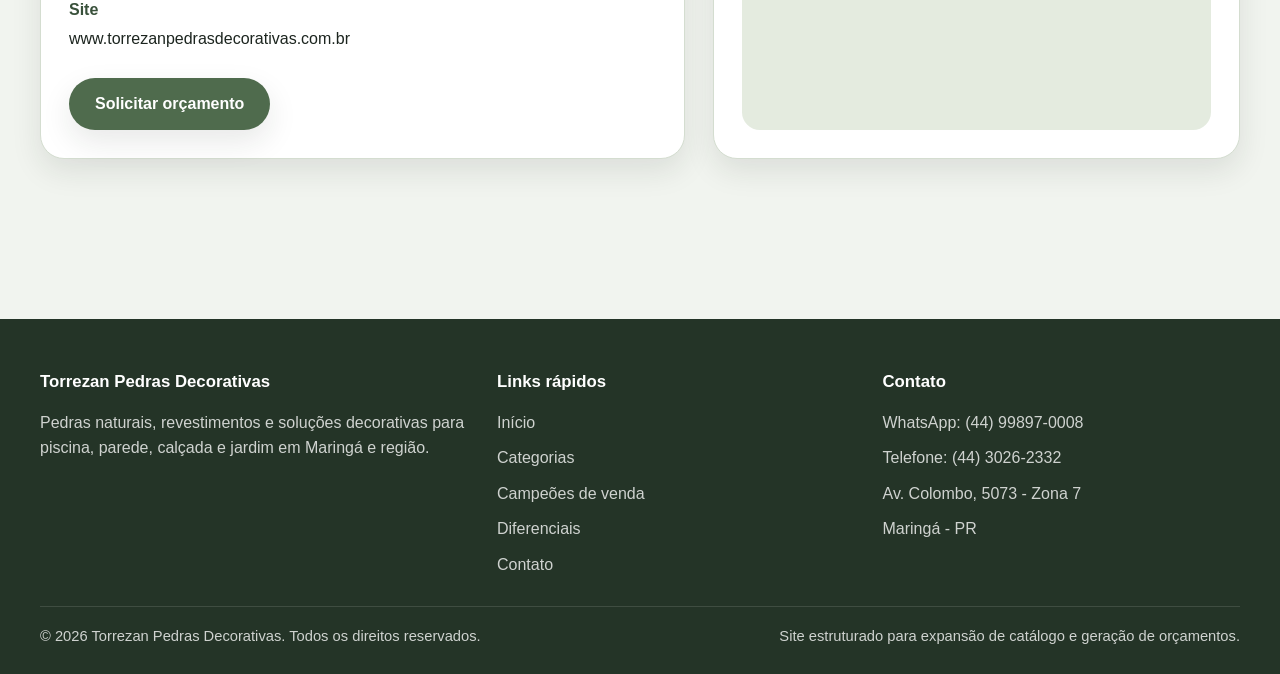
==== commit a98bb610: "Add files via upload" ====
--- a/index.html
+++ b/index.html
@@ -3,629 +3,21 @@
 <head>
   <meta charset="UTF-8" />
   <meta name="viewport" content="width=device-width, initial-scale=1.0" />
-  <title>Torrezan Pedras Decorativas | Pedras Naturais e Revestimentos</title>
+  <title>Torrezan Pedras Decorativas | Pedras Naturais e Revestimentos em Maringá</title>
   <meta
     name="description"
-    content="Pedras decorativas, revestimentos naturais, mosaicos e soluções em pedra para ambientes residenciais e comerciais. Atendimento para Maringá e região."
+    content="Pedras decorativas, revestimentos naturais, mosaicos, pedras para piscina, jardim, parede e calçada em Maringá. Atendimento especializado e orçamento pelo WhatsApp."
   />
-  <style>
-    :root {
-      --bg: #f6f1ea;
-      --bg-soft: #fbf8f4;
-      --text: #1f1a17;
-      --text-light: #5d554e;
-      --primary: #7b5b42;
-      --primary-dark: #5d4331;
-      --accent: #c7a27c;
-      --white: #ffffff;
-      --border: #e5d8cb;
-      --shadow: 0 12px 30px rgba(0, 0, 0, 0.08);
-      --radius: 18px;
-      --radius-sm: 12px;
-      --container: 1200px;
-      --transition: all 0.25s ease;
-    }
-
-    * {
-      margin: 0;
-      padding: 0;
-      box-sizing: border-box;
-    }
-
-    html {
-      scroll-behavior: smooth;
-    }
-
-    body {
-      font-family: Arial, Helvetica, sans-serif;
-      background: var(--bg);
-      color: var(--text);
-      line-height: 1.6;
-    }
-
-    img {
-      max-width: 100%;
-      display: block;
-    }
-
-    a {
-      text-decoration: none;
-      color: inherit;
-    }
-
-    ul {
-      list-style: none;
-    }
-
-    .container {
-      width: min(100% - 32px, var(--container));
-      margin: 0 auto;
-    }
-
-    .section {
-      padding: 80px 0;
-    }
-
-    .section-title {
-      font-size: clamp(2rem, 4vw, 3rem);
-      line-height: 1.1;
-      margin-bottom: 14px;
-    }
-
-    .section-subtitle {
-      color: var(--text-light);
-      max-width: 760px;
-      font-size: 1.05rem;
-      margin-bottom: 36px;
-    }
-
-    .btn {
-      display: inline-flex;
-      align-items: center;
-      justify-content: center;
-      gap: 10px;
-      min-height: 52px;
-      padding: 0 24px;
-      border-radius: 999px;
-      font-weight: 700;
-      transition: var(--transition);
-      border: 2px solid transparent;
-      cursor: pointer;
-    }
-
-    .btn-primary {
-      background: var(--primary);
-      color: var(--white);
-      box-shadow: var(--shadow);
-    }
-
-    .btn-primary:hover {
-      background: var(--primary-dark);
-      transform: translateY(-2px);
-    }
-
-    .btn-outline {
-      border-color: var(--primary);
-      color: var(--primary);
-      background: transparent;
-    }
-
-    .btn-outline:hover {
-      background: var(--primary);
-      color: var(--white);
-    }
-
-    .topbar {
-      background: var(--primary-dark);
-      color: var(--white);
-      font-size: 0.92rem;
-      padding: 10px 0;
-    }
-
-    .topbar .container {
-      display: flex;
-      align-items: center;
-      justify-content: space-between;
-      gap: 16px;
-      flex-wrap: wrap;
-    }
-
-    .topbar-info {
-      display: flex;
-      flex-wrap: wrap;
-      gap: 18px;
-    }
-
-    .header {
-      position: sticky;
-      top: 0;
-      z-index: 1000;
-      background: rgba(251, 248, 244, 0.92);
-      backdrop-filter: blur(12px);
-      border-bottom: 1px solid rgba(123, 91, 66, 0.08);
-    }
-
-    .header-inner {
-      display: flex;
-      align-items: center;
-      justify-content: space-between;
-      min-height: 82px;
-      gap: 18px;
-    }
-
-    .logo {
-      display: flex;
-      flex-direction: column;
-      line-height: 1;
-    }
-
-    .logo strong {
-      font-size: 1.4rem;
-      letter-spacing: 0.04em;
-      color: var(--primary-dark);
-    }
-
-    .logo span {
-      font-size: 0.82rem;
-      color: var(--text-light);
-      margin-top: 6px;
-      letter-spacing: 0.12em;
-      text-transform: uppercase;
-    }
-
-    .nav {
-      display: flex;
-      align-items: center;
-      gap: 26px;
-    }
-
-    .nav a {
-      font-weight: 600;
-      color: var(--text);
-      transition: var(--transition);
-    }
-
-    .nav a:hover {
-      color: var(--primary);
-    }
-
-    .menu-toggle {
-      display: none;
-      background: transparent;
-      border: none;
-      font-size: 1.7rem;
-      cursor: pointer;
-      color: var(--primary-dark);
-    }
-
-    .hero {
-      position: relative;
-      overflow: hidden;
-      background:
-        linear-gradient(to right, rgba(24, 18, 14, 0.78), rgba(24, 18, 14, 0.48)),
-        url("img/hero-pedras.jpg") center/cover no-repeat;
-      color: var(--white);
-      min-height: 88vh;
-      display: flex;
-      align-items: center;
-    }
-
-    .hero::after {
-      content: "";
-      position: absolute;
-      inset: 0;
-      background: linear-gradient(to top, rgba(0,0,0,0.22), transparent 35%);
-      pointer-events: none;
-    }
-
-    .hero-content {
-      position: relative;
-      z-index: 1;
-      max-width: 720px;
-      padding: 80px 0;
-    }
-
-    .hero-badge {
-      display: inline-flex;
-      align-items: center;
-      gap: 10px;
-      background: rgba(255,255,255,0.12);
-      border: 1px solid rgba(255,255,255,0.2);
-      padding: 10px 18px;
-      border-radius: 999px;
-      margin-bottom: 20px;
-      font-size: 0.94rem;
-    }
-
-    .hero h1 {
-      font-size: clamp(2.4rem, 6vw, 4.7rem);
-      line-height: 1.05;
-      margin-bottom: 18px;
-    }
-
-    .hero p {
-      font-size: 1.1rem;
-      max-width: 650px;
-      color: rgba(255,255,255,0.88);
-      margin-bottom: 32px;
-    }
-
-    .hero-actions {
-      display: flex;
-      flex-wrap: wrap;
-      gap: 14px;
-      margin-bottom: 30px;
-    }
-
-    .hero-highlights {
-      display: grid;
-      grid-template-columns: repeat(3, minmax(0, 1fr));
-      gap: 16px;
-      margin-top: 24px;
-    }
-
-    .hero-highlight {
-      background: rgba(255,255,255,0.12);
-      border: 1px solid rgba(255,255,255,0.18);
-      border-radius: var(--radius-sm);
-      padding: 16px;
-    }
-
-    .hero-highlight strong {
-      display: block;
-      font-size: 1rem;
-      margin-bottom: 5px;
-    }
-
-    .hero-highlight span {
-      font-size: 0.92rem;
-      color: rgba(255,255,255,0.82);
-    }
-
-    .cards-grid {
-      display: grid;
-      grid-template-columns: repeat(3, minmax(0, 1fr));
-      gap: 24px;
-    }
-
-    .card {
-      background: var(--white);
-      border: 1px solid var(--border);
-      border-radius: var(--radius);
-      overflow: hidden;
-      box-shadow: var(--shadow);
-      transition: var(--transition);
-    }
-
-    .card:hover {
-      transform: translateY(-6px);
-    }
-
-    .category-image,
-    .gallery-image {
-      aspect-ratio: 4 / 3;
-      background: #ddd center/cover no-repeat;
-    }
-
-    .category-content,
-    .gallery-content {
-      padding: 22px;
-    }
-
-    .category-content h3,
-    .gallery-content h3,
-    .audience-card h3,
-    .differential-card h3 {
-      font-size: 1.25rem;
-      margin-bottom: 10px;
-    }
-
-    .category-content p,
-    .gallery-content p,
-    .audience-card p,
-    .differential-card p {
-      color: var(--text-light);
-      font-size: 0.98rem;
-    }
-
-    .category-link {
-      display: inline-flex;
-      align-items: center;
-      gap: 8px;
-      margin-top: 16px;
-      font-weight: 700;
-      color: var(--primary);
-    }
-
-    .differentials-grid {
-      display: grid;
-      grid-template-columns: repeat(4, minmax(0, 1fr));
-      gap: 20px;
-    }
-
-    .differential-card,
-    .audience-card {
-      background: var(--white);
-      padding: 28px 24px;
-      border-radius: var(--radius);
-      border: 1px solid var(--border);
-      box-shadow: var(--shadow);
-    }
-
-    .icon-box {
-      width: 58px;
-      height: 58px;
-      border-radius: 14px;
-      background: rgba(123, 91, 66, 0.1);
-      color: var(--primary-dark);
-      display: grid;
-      place-items: center;
-      font-size: 1.5rem;
-      margin-bottom: 18px;
-    }
-
-    .split {
-      display: grid;
-      grid-template-columns: 1fr 1fr;
-      gap: 34px;
-      align-items: center;
-    }
-
-    .about-image {
-      min-height: 520px;
-      border-radius: 26px;
-      background:
-        linear-gradient(rgba(24, 18, 14, 0.08), rgba(24, 18, 14, 0.08)),
-        url("img/sobre-torrezan.jpg") center/cover no-repeat;
-      box-shadow: var(--shadow);
-    }
-
-    .about-list {
-      display: grid;
-      gap: 16px;
-      margin-top: 28px;
-    }
-
-    .about-list li {
-      background: var(--white);
-      border: 1px solid var(--border);
-      border-radius: var(--radius-sm);
-      padding: 16px 18px;
-      box-shadow: var(--shadow);
-      font-weight: 600;
-    }
-
-    .audience-grid {
-      display: grid;
-      grid-template-columns: repeat(3, minmax(0, 1fr));
-      gap: 24px;
-    }
-
-    .cta-section {
-      background:
-        linear-gradient(to right, rgba(93, 67, 49, 0.92), rgba(123, 91, 66, 0.92)),
-        url("img/cta-bg.jpg") center/cover no-repeat;
-      color: var(--white);
-      text-align: center;
-      border-radius: 28px;
-      padding: 70px 28px;
-      box-shadow: var(--shadow);
-    }
-
-    .cta-section p {
-      color: rgba(255,255,255,0.88);
-      max-width: 760px;
-      margin: 0 auto 28px;
-      font-size: 1.06rem;
-    }
-
-    .contact-grid {
-      display: grid;
-      grid-template-columns: 1.1fr 0.9fr;
-      gap: 28px;
-    }
-
-    .contact-card,
-    .map-card {
-      background: var(--white);
-      border: 1px solid var(--border);
-      border-radius: 24px;
-      padding: 28px;
-      box-shadow: var(--shadow);
-    }
-
-    .contact-list {
-      display: grid;
-      gap: 16px;
-      margin-top: 24px;
-    }
-
-    .contact-list li {
-      padding-bottom: 16px;
-      border-bottom: 1px solid var(--border);
-    }
-
-    .contact-list li:last-child {
-      border-bottom: none;
-      padding-bottom: 0;
-    }
-
-    .contact-list strong {
-      display: block;
-      margin-bottom: 4px;
-    }
-
-    .map-embed {
-      width: 100%;
-      min-height: 100%;
-      height: 100%;
-      border: 0;
-      border-radius: 18px;
-      background: #e9e0d6;
-    }
-
-    .footer {
-      background: #1d1714;
-      color: rgba(255,255,255,0.78);
-      padding: 50px 0 26px;
-      margin-top: 80px;
-    }
-
-    .footer-grid {
-      display: grid;
-      grid-template-columns: 1.2fr 1fr 1fr;
-      gap: 28px;
-      margin-bottom: 28px;
-    }
-
-    .footer h4 {
-      color: var(--white);
-      margin-bottom: 14px;
-      font-size: 1.05rem;
-    }
-
-    .footer ul {
-      display: grid;
-      gap: 10px;
-    }
-
-    .footer a:hover {
-      color: var(--white);
-    }
-
-    .footer-bottom {
-      border-top: 1px solid rgba(255,255,255,0.12);
-      padding-top: 18px;
-      font-size: 0.92rem;
-      display: flex;
-      justify-content: space-between;
-      gap: 12px;
-      flex-wrap: wrap;
-    }
-
-    .whatsapp-float {
-      position: fixed;
-      right: 18px;
-      bottom: 18px;
-      z-index: 1200;
-      width: 62px;
-      height: 62px;
-      border-radius: 50%;
-      background: #25d366;
-      color: #fff;
-      display: grid;
-      place-items: center;
-      box-shadow: 0 16px 30px rgba(37, 211, 102, 0.28);
-      font-size: 1.7rem;
-      font-weight: 900;
-    }
-
-    .whatsapp-float:hover {
-      transform: scale(1.06);
-    }
-
-    .reveal {
-      opacity: 0;
-      transform: translateY(28px);
-      transition: 0.7s ease;
-    }
-
-    .reveal.active {
-      opacity: 1;
-      transform: translateY(0);
-    }
-
-    @media (max-width: 1080px) {
-      .cards-grid,
-      .differentials-grid,
-      .audience-grid {
-        grid-template-columns: repeat(2, minmax(0, 1fr));
-      }
-
-      .split,
-      .contact-grid,
-      .footer-grid {
-        grid-template-columns: 1fr;
-      }
-
-      .about-image {
-        min-height: 360px;
-      }
-    }
-
-    @media (max-width: 860px) {
-      .nav {
-        position: fixed;
-        top: 82px;
-        right: -100%;
-        width: min(320px, 88vw);
-        height: calc(100vh - 82px);
-        background: var(--white);
-        flex-direction: column;
-        align-items: flex-start;
-        padding: 28px 24px;
-        box-shadow: -10px 0 30px rgba(0,0,0,0.1);
-        transition: var(--transition);
-      }
-
-      .nav.active {
-        right: 0;
-      }
-
-      .menu-toggle {
-        display: block;
-      }
-
-      .header-cta {
-        display: none;
-      }
-
-      .hero-highlights {
-        grid-template-columns: 1fr;
-      }
-    }
-
-    @media (max-width: 700px) {
-      .section {
-        padding: 62px 0;
-      }
-
-      .cards-grid,
-      .differentials-grid,
-      .audience-grid {
-        grid-template-columns: 1fr;
-      }
-
-      .hero {
-        min-height: auto;
-      }
-
-      .hero-content {
-        padding: 110px 0 72px;
-      }
-
-      .topbar .container {
-        justify-content: center;
-      }
-
-      .topbar-info {
-        justify-content: center;
-      }
-
-      .cta-section {
-        padding: 50px 20px;
-      }
-    }
-  </style>
+  <link rel="stylesheet" href="style.css" />
 </head>
 <body>
   <div class="topbar">
     <div class="container">
       <div class="topbar-info">
-        <span>Atendimento especializado em pedras decorativas</span>
-        <span>Maringá e região</span>
-      </div>
-      <a href="https://wa.me/5544999999999?text=Olá!%20Quero%20solicitar%20um%20orçamento." target="_blank">
+        <span>Pedras decorativas em Maringá e região</span>
+        <span>Atendimento especializado e orçamento rápido</span>
+      </div>
+      <a href="https://wa.me/5544998970008?text=Olá!%20Quero%20solicitar%20um%20orçamento." target="_blank">
         Solicite seu orçamento pelo WhatsApp
       </a>
     </div>
@@ -641,15 +33,15 @@
       <nav class="nav" id="nav">
         <a href="#inicio">Início</a>
         <a href="#categorias">Categorias</a>
+        <a href="#campeoes">Campeões de venda</a>
         <a href="#diferenciais">Diferenciais</a>
-        <a href="#projetos">Projetos</a>
         <a href="#sobre">Sobre</a>
-        <a href="#contato">Contato</a>
+        <a href="catalogo.html">Catálogo</a>
       </nav>
 
       <a
         class="btn btn-primary header-cta"
-        href="https://wa.me/5544999999999?text=Olá!%20Quero%20solicitar%20um%20orçamento."
+        href="https://wa.me/5544998970008?text=Olá!%20Quero%20solicitar%20um%20orçamento."
         target="_blank"
       >
         Pedir orçamento
@@ -665,16 +57,16 @@
     <section class="hero" id="inicio">
       <div class="container">
         <div class="hero-content">
-          <div class="hero-badge">Soluções em pedras naturais para ambientes de alto padrão</div>
-          <h1>Pedras decorativas que valorizam seu projeto do jeito certo</h1>
+          <div class="hero-badge">Variedade completa em pedras decorativas para sua obra</div>
+          <h1>Sua obra está em fase de acabamento? Então é agora que você precisa da Torrezan.</h1>
           <p>
-            Revestimentos naturais, mosaicos, pedras decorativas e soluções para áreas internas e externas.
-            Atendemos consumidor final, arquitetos, construtoras e profissionais que buscam acabamento premium.
+            Encontre pedras para piscina, parede, calçada e jardim com atendimento humanizado,
+            qualidade garantida e soluções que transformam sua obra com mais sofisticação.
           </p>
 
           <div class="hero-actions">
             <a
-              href="https://wa.me/5544999999999?text=Olá!%20Quero%20um%20orçamento%20para%20meu%20projeto."
+              href="https://wa.me/5544998970008?text=Olá!%20Quero%20um%20orçamento%20para%20meu%20projeto."
               class="btn btn-primary"
               target="_blank"
             >
@@ -685,16 +77,16 @@
 
           <div class="hero-highlights">
             <div class="hero-highlight">
-              <strong>Variedade de materiais</strong>
-              <span>Opções para fachadas, jardins, muros, paredes e áreas externas.</span>
+              <strong>Variedade completa</strong>
+              <span>Pedras para parede, jardim, calçada, piscina e áreas externas.</span>
             </div>
             <div class="hero-highlight">
-              <strong>Atendimento consultivo</strong>
-              <span>Suporte para escolher o material ideal para seu ambiente.</span>
+              <strong>Atendimento personalizado</strong>
+              <span>Ajuda para escolher o material ideal para cada projeto.</span>
             </div>
             <div class="hero-highlight">
-              <strong>Alto padrão</strong>
-              <span>Materiais que unem durabilidade, estética e sofisticação.</span>
+              <strong>Preço justo com qualidade</strong>
+              <span>Acabamento de alto padrão com credibilidade em Maringá e região.</span>
             </div>
           </div>
         </div>
@@ -704,22 +96,65 @@
     <section class="section" id="categorias">
       <div class="container">
         <div class="reveal">
-          <h2 class="section-title">Nossas principais categorias</h2>
+          <h2 class="section-title">Cada pedra é pensada para oferecer um ambiente personalizado para você</h2>
           <p class="section-subtitle">
-            Estruturamos essa home para já servir como base do futuro catálogo. Você pode transformar cada card
-            abaixo em uma página específica depois, sem precisar refazer o site.
+            Do simples ao sofisticado, com o toque certo de pedras naturais para valorizar seu espaço.
           </p>
         </div>
 
         <div class="cards-grid">
           <article class="card reveal">
-            <div class="category-image" style="background-image: url('img/categoria-pedras-decorativas.jpg');"></div>
-            <div class="category-content">
-              <h3>Pedras Decorativas</h3>
-              <p>
-                Soluções que agregam textura, sofisticação e presença para fachadas, muros, paredes e ambientes externos.
-              </p>
-              <a href="#" class="category-link">Em breve no catálogo →</a>
+            <div class="category-image" style="background-image: url('img/categoria-piscina.jpg');"></div>
+            <div class="category-content">
+              <h3>Pedras para Piscina</h3>
+              <p>
+                Opções bonitas, resistentes e pensadas para áreas de lazer com mais segurança e sofisticação.
+              </p>
+              <a href="https://wa.me/5544998970008?text=Olá!%20Quero%20ver%20opções%20de%20pedras%20para%20piscina." class="category-link" target="_blank">Solicitar opções →</a>
+            </div>
+          </article>
+
+          <article class="card reveal">
+            <div class="category-image" style="background-image: url('img/categoria-parede.jpg');"></div>
+            <div class="category-content">
+              <h3>Pedras para Parede</h3>
+              <p>
+                Revestimentos naturais que trazem textura, imponência e elegância para ambientes internos e externos.
+              </p>
+              <a href="https://wa.me/5544998970008?text=Olá!%20Quero%20ver%20opções%20de%20pedras%20para%20parede." class="category-link" target="_blank">Solicitar opções →</a>
+            </div>
+          </article>
+
+          <article class="card reveal">
+            <div class="category-image" style="background-image: url('img/categoria-calcada.jpg');"></div>
+            <div class="category-content">
+              <h3>Pedras para Calçada</h3>
+              <p>
+                Soluções robustas para circulação, fachadas e áreas externas com visual natural e durabilidade.
+              </p>
+              <a href="https://wa.me/5544998970008?text=Olá!%20Quero%20ver%20opções%20de%20pedras%20para%20calçada." class="category-link" target="_blank">Solicitar opções →</a>
+            </div>
+          </article>
+
+          <article class="card reveal">
+            <div class="category-image" style="background-image: url('img/categoria-jardim.jpg');"></div>
+            <div class="category-content">
+              <h3>Pedras para Jardim</h3>
+              <p>
+                Mais personalidade para paisagismo, detalhes decorativos e áreas externas residenciais e comerciais.
+              </p>
+              <a href="https://wa.me/5544998970008?text=Olá!%20Quero%20ver%20opções%20de%20pedras%20para%20jardim." class="category-link" target="_blank">Solicitar opções →</a>
+            </div>
+          </article>
+
+          <article class="card reveal">
+            <div class="category-image" style="background-image: url('img/categoria-mosaicos.jpg');"></div>
+            <div class="category-content">
+              <h3>Mosaicos</h3>
+              <p>
+                Composição sofisticada para projetos que pedem estética marcante, naturalidade e acabamento premium.
+              </p>
+              <a href="https://wa.me/5544998970008?text=Olá!%20Quero%20ver%20opções%20de%20mosaicos." class="category-link" target="_blank">Solicitar opções →</a>
             </div>
           </article>
 
@@ -728,144 +163,108 @@
             <div class="category-content">
               <h3>Revestimentos Naturais</h3>
               <p>
-                Materiais ideais para quem busca beleza natural, resistência e acabamento de alto padrão.
-              </p>
-              <a href="#" class="category-link">Em breve no catálogo →</a>
-            </div>
-          </article>
-
-          <article class="card reveal">
-            <div class="category-image" style="background-image: url('img/categoria-mosaicos.jpg');"></div>
-            <div class="category-content">
-              <h3>Mosaicos</h3>
-              <p>
-                Composição estética elegante para projetos residenciais e comerciais com mais personalidade.
-              </p>
-              <a href="#" class="category-link">Em breve no catálogo →</a>
-            </div>
-          </article>
-
-          <article class="card reveal">
-            <div class="category-image" style="background-image: url('img/categoria-jardim.jpg');"></div>
-            <div class="category-content">
-              <h3>Pedras para Jardim</h3>
-              <p>
-                Materiais pensados para paisagismo, circulação e composição visual em áreas verdes e externas.
-              </p>
-              <a href="#" class="category-link">Em breve no catálogo →</a>
-            </div>
-          </article>
-
-          <article class="card reveal">
-            <div class="category-image" style="background-image: url('img/categoria-pisos.jpg');"></div>
-            <div class="category-content">
-              <h3>Pisos Externos</h3>
-              <p>
-                Opções robustas e sofisticadas para áreas de circulação, lazer, varandas e espaços abertos.
-              </p>
-              <a href="#" class="category-link">Em breve no catálogo →</a>
-            </div>
-          </article>
-
-          <article class="card reveal">
-            <div class="category-image" style="background-image: url('img/categoria-bordas.jpg');"></div>
-            <div class="category-content">
-              <h3>Bordas e Acabamentos</h3>
-              <p>
-                Detalhes que elevam o visual final do projeto com acabamento técnico e estética refinada.
-              </p>
-              <a href="#" class="category-link">Em breve no catálogo →</a>
-            </div>
-          </article>
-        </div>
-      </div>
-    </section>
-
-    <section class="section" id="diferenciais" style="background: var(--bg-soft);">
+                Materiais para quem busca acabamento refinado, durabilidade e valorização do imóvel.
+              </p>
+              <a href="https://wa.me/5544998970008?text=Olá!%20Quero%20ver%20opções%20de%20revestimentos%20naturais." class="category-link" target="_blank">Solicitar opções →</a>
+            </div>
+          </article>
+        </div>
+      </div>
+    </section>
+
+    <section class="section" id="campeoes" style="background: var(--bg-soft);">
+      <div class="container">
+        <div class="reveal">
+          <h2 class="section-title">Campeões de venda</h2>
+          <p class="section-subtitle">
+            Conheça algumas das pedras mais procuradas para transformar obras e ambientes com mais personalidade.
+          </p>
+        </div>
+
+        <div class="cards-grid">
+          <article class="card reveal">
+            <div class="gallery-image" style="background-image: url('img/pedra-goiana.jpg');"></div>
+            <div class="gallery-content">
+              <h3>Pedra Goiana</h3>
+              <p>
+                Bonita, antiderrapante e atérmica. Uma das opções mais buscadas para áreas externas e piscina.
+              </p>
+            </div>
+          </article>
+
+          <article class="card reveal">
+            <div class="gallery-image" style="background-image: url('img/pedra-ferro-basalto.jpg');"></div>
+            <div class="gallery-content">
+              <h3>Pedra Ferro e Basalto</h3>
+              <p>
+                Visual moderno e sofisticado para projetos com presença marcante e acabamento premium.
+              </p>
+            </div>
+          </article>
+
+          <article class="card reveal">
+            <div class="gallery-image" style="background-image: url('img/pedra-miracema.jpg');"></div>
+            <div class="gallery-content">
+              <h3>Pedra Miracema</h3>
+              <p>
+                Excelente escolha para calçadas, circulação e áreas externas com resistência e estética natural.
+              </p>
+            </div>
+          </article>
+
+          <article class="card reveal">
+            <div class="gallery-image" style="background-image: url('img/seixos-pisantes.jpg');"></div>
+            <div class="gallery-content">
+              <h3>Seixos e Pisantes</h3>
+              <p>
+                Detalhes que fazem diferença no paisagismo, trazendo charme e composição elegante para o ambiente.
+              </p>
+            </div>
+          </article>
+        </div>
+      </div>
+    </section>
+
+    <section class="section" id="diferenciais">
       <div class="container">
         <div class="reveal">
           <h2 class="section-title">Por que escolher a Torrezan</h2>
           <p class="section-subtitle">
-            Sua LP já comunica qualidade. Aqui transformamos isso em blocos estratégicos para reforçar autoridade,
-            confiança e poder de conversão.
+            Uma base comercial forte, com variedade, atendimento consultivo e materiais que valorizam a obra do começo ao acabamento.
           </p>
         </div>
 
         <div class="differentials-grid">
           <article class="differential-card reveal">
             <div class="icon-box">◆</div>
-            <h3>Curadoria de materiais</h3>
+            <h3>Variedade completa em um só lugar</h3>
             <p>
-              Seleção de pedras e revestimentos com foco em estética, durabilidade e valorização do ambiente.
+              Diferentes tipos de pedras para ambientes externos, internos, paisagismo e revestimento.
             </p>
           </article>
 
           <article class="differential-card reveal">
             <div class="icon-box">◈</div>
-            <h3>Atendimento especializado</h3>
+            <h3>Atendimento humanizado</h3>
             <p>
-              Suporte para consumidor final, arquitetos, designers, construtoras e profissionais do setor.
+              Uma experiência mais próxima e personalizada para facilitar sua escolha e seu orçamento.
             </p>
           </article>
 
           <article class="differential-card reveal">
             <div class="icon-box">▣</div>
-            <h3>Projetos de alto padrão</h3>
+            <h3>Qualidade garantida</h3>
             <p>
-              Materiais ideais para espaços que exigem sofisticação, personalidade e acabamento premium.
+              Produtos pensados para unir estética, resistência e valorização do seu espaço.
             </p>
           </article>
 
           <article class="differential-card reveal">
             <div class="icon-box">◉</div>
-            <h3>Atendimento regional</h3>
+            <h3>Referência em Maringá e região</h3>
             <p>
-              Estrutura preparada para atender Maringá e região com agilidade no processo comercial.
+              Estrutura comercial posicionada para atender clientes residenciais, arquitetos e profissionais da construção.
             </p>
-          </article>
-        </div>
-      </div>
-    </section>
-
-    <section class="section" id="projetos">
-      <div class="container">
-        <div class="reveal">
-          <h2 class="section-title">Projetos que transformam ambientes</h2>
-          <p class="section-subtitle">
-            Essa seção substitui a ausência de catálogo completo neste momento e ajuda a vender pela aplicação real,
-            não apenas pelo produto isolado.
-          </p>
-        </div>
-
-        <div class="cards-grid">
-          <article class="card reveal">
-            <div class="gallery-image" style="background-image: url('img/projeto-fachada.jpg');"></div>
-            <div class="gallery-content">
-              <h3>Fachadas e muros</h3>
-              <p>
-                Textura, imponência e valorização visual para áreas externas residenciais e comerciais.
-              </p>
-            </div>
-          </article>
-
-          <article class="card reveal">
-            <div class="gallery-image" style="background-image: url('img/projeto-ambiente-interno.jpg');"></div>
-            <div class="gallery-content">
-              <h3>Ambientes internos</h3>
-              <p>
-                Elegância natural para paredes, painéis, áreas gourmet e espaços integrados.
-              </p>
-            </div>
-          </article>
-
-          <article class="card reveal">
-            <div class="gallery-image" style="background-image: url('img/projeto-paisagismo.jpg');"></div>
-            <div class="gallery-content">
-              <h3>Paisagismo e jardim</h3>
-              <p>
-                Soluções decorativas que unem natureza, resistência e composição estética.
-              </p>
-            </div>
           </article>
         </div>
       </div>
@@ -876,17 +275,17 @@
         <div class="about-image reveal"></div>
 
         <div class="reveal">
-          <h2 class="section-title">Uma base forte para evoluir seu site</h2>
+          <h2 class="section-title">Agora é a hora de transformar sua obra em um projeto exclusivo e sofisticado</h2>
           <p class="section-subtitle">
-            Como sua LP já possui posicionamento e linguagem bem definidos, essa home aproveita o conteúdo existente
-            e prepara a marca para crescer com novas páginas, novas categorias e catálogo expandido.
+            Esta home aproveita a linha comercial da marca e já organiza melhor a experiência do usuário,
+            preparando a empresa para evoluir depois com catálogo completo, páginas de produto e SEO local.
           </p>
 
           <ul class="about-list">
-            <li>Estrutura pronta para virar site completo sem começar do zero</li>
-            <li>Seções estratégicas para melhorar percepção de marca e conversão</li>
-            <li>Base ideal para expansão futura de catálogo e SEO local</li>
-            <li>Layout pensado para transmitir solidez, alto padrão e confiança</li>
+            <li>Estrutura pronta para expansão de catálogo</li>
+            <li>Blocos comerciais mais claros e organizados</li>
+            <li>Foco em orçamento rápido pelo WhatsApp</li>
+            <li>Comunicação voltada para alto padrão e conversão</li>
           </ul>
         </div>
       </div>
@@ -894,52 +293,17 @@
 
     <section class="section">
       <div class="container">
-        <div class="reveal">
-          <h2 class="section-title">Para quem atendemos</h2>
-          <p class="section-subtitle">
-            Essa seção posiciona a empresa de forma mais premium e ajuda o visitante a se identificar rapidamente com o atendimento.
-          </p>
-        </div>
-
-        <div class="audience-grid">
-          <article class="audience-card reveal">
-            <h3>Consumidor final</h3>
-            <p>
-              Para quem quer transformar casa, fachada, jardim, varanda ou área gourmet com materiais de alto padrão.
-            </p>
-          </article>
-
-          <article class="audience-card reveal">
-            <h3>Arquitetos e designers</h3>
-            <p>
-              Apoio comercial para especificação de materiais e escolha de soluções alinhadas ao projeto.
-            </p>
-          </article>
-
-          <article class="audience-card reveal">
-            <h3>Construtoras e profissionais</h3>
-            <p>
-              Atendimento para obras, reformas, empreendimentos e projetos que exigem qualidade e credibilidade.
-            </p>
-          </article>
-        </div>
-      </div>
-    </section>
-
-    <section class="section">
-      <div class="container">
         <div class="cta-section reveal">
-          <h2 class="section-title">Seu projeto merece um acabamento à altura</h2>
+          <h2 class="section-title">Chame no WhatsApp e descubra por que a Torrezan é referência em pedras decorativas</h2>
           <p>
-            Fale com nossa equipe, apresente sua necessidade e receba um atendimento mais consultivo para encontrar
-            o material ideal para o seu ambiente.
+            Fale com a equipe, apresente sua necessidade e receba atendimento rápido para encontrar o material ideal para sua obra.
           </p>
           <a
-            href="https://wa.me/5544999999999?text=Olá!%20Quero%20falar%20sobre%20um%20projeto%20com%20pedras%20decorativas."
+            href="https://wa.me/5544998970008?text=Olá!%20Quero%20fazer%20um%20orçamento%20agora."
             class="btn btn-primary"
             target="_blank"
           >
-            Chamar no WhatsApp
+            Quero fazer meu orçamento
           </a>
         </div>
       </div>
@@ -950,40 +314,39 @@
         <div class="reveal">
           <h2 class="section-title">Entre em contato</h2>
           <p class="section-subtitle">
-            Aqui você pode manter os dados atuais da loja e, quando subir a nova unidade, apenas trocar nome,
-            endereço, mapa e informações comerciais.
+            Visite a loja ou fale com a equipe comercial para solicitar orçamento e tirar dúvidas sobre materiais, aplicações e disponibilidade.
           </p>
         </div>
 
         <div class="contact-grid">
           <div class="contact-card reveal">
-            <h3 style="font-size: 1.6rem; margin-bottom: 10px;">Vamos conversar sobre seu projeto</h3>
+            <h3 style="font-size: 1.6rem; margin-bottom: 10px;">Fale com a Torrezan</h3>
             <p style="color: var(--text-light);">
-              Atendimento para projetos residenciais, comerciais e corporativos. Solicite orçamento ou tire dúvidas com nossa equipe.
+              Atendimento comercial para projetos residenciais, comerciais e corporativos.
             </p>
 
             <ul class="contact-list">
               <li>
                 <strong>WhatsApp</strong>
-                <span>(44) 99999-9999</span>
+                <span>(44) 99897-0008</span>
               </li>
               <li>
-                <strong>Telefone</strong>
-                <span>(44) 0000-0000</span>
+                <strong>Telefone comercial</strong>
+                <span>(44) 3026-2332</span>
               </li>
               <li>
                 <strong>Endereço</strong>
-                <span>Rua Exemplo, 000 - Maringá/PR</span>
+                <span>Av. Colombo, 5073 - Zona 7, Maringá - PR</span>
               </li>
               <li>
-                <strong>Horário de atendimento</strong>
-                <span>Segunda a sexta, das 08h às 18h | Sábado, das 08h às 12h</span>
+                <strong>Site</strong>
+                <span>www.torrezanpedrasdecorativas.com.br</span>
               </li>
             </ul>
 
             <div style="margin-top: 26px;">
               <a
-                href="https://wa.me/5544999999999?text=Olá!%20Gostaria%20de%20um%20orçamento."
+                href="https://wa.me/5544998970008?text=Olá!%20Gostaria%20de%20um%20orçamento."
                 class="btn btn-primary"
                 target="_blank"
               >
@@ -995,10 +358,10 @@
           <div class="map-card reveal">
             <iframe
               class="map-embed"
-              src="https://www.google.com/maps?q=Maring%C3%A1%20PR&output=embed"
+              src="https://www.google.com/maps?q=Av.%20Colombo,%205073%20-%20Zona%207,%20Maring%C3%A1%20-%20PR&output=embed"
               loading="lazy"
               referrerpolicy="no-referrer-when-downgrade"
-              title="Mapa da localização"
+              title="Mapa da localização da Torrezan"
             ></iframe>
           </div>
         </div>
@@ -1012,8 +375,7 @@
         <div>
           <h4>Torrezan Pedras Decorativas</h4>
           <p>
-            Pedras naturais, revestimentos e soluções decorativas para projetos residenciais e comerciais.
-            Estrutura pronta para crescer com catálogo, páginas internas e SEO local.
+            Pedras naturais, revestimentos e soluções decorativas para piscina, parede, calçada e jardim em Maringá e região.
           </p>
         </div>
 
@@ -1022,8 +384,8 @@
           <ul>
             <li><a href="#inicio">Início</a></li>
             <li><a href="#categorias">Categorias</a></li>
-            <li><a href="#projetos">Projetos</a></li>
-            <li><a href="#sobre">Sobre</a></li>
+            <li><a href="#campeoes">Campeões de venda</a></li>
+            <li><a href="#diferenciais">Diferenciais</a></li>
             <li><a href="#contato">Contato</a></li>
           </ul>
         </div>
@@ -1031,23 +393,24 @@
         <div>
           <h4>Contato</h4>
           <ul>
-            <li><a href="https://wa.me/5544999999999" target="_blank">WhatsApp: (44) 99999-9999</a></li>
+            <li><a href="https://wa.me/5544998970008" target="_blank">WhatsApp: (44) 99897-0008</a></li>
+            <li><a href="tel:+554430262332">Telefone: (44) 3026-2332</a></li>
+            <li><a href="#">Av. Colombo, 5073 - Zona 7</a></li>
             <li><a href="#">Maringá - PR</a></li>
-            <li><a href="#">Seg a Sex | 08h às 18h</a></li>
           </ul>
         </div>
       </div>
 
       <div class="footer-bottom">
         <span>© 2026 Torrezan Pedras Decorativas. Todos os direitos reservados.</span>
-        <span>Desenvolvido para expansão da presença digital da marca.</span>
+        <span>Site estruturado para expansão de catálogo e geração de orçamentos.</span>
       </div>
     </div>
   </footer>
 
   <a
     class="whatsapp-float"
-    href="https://wa.me/5544999999999?text=Olá!%20Quero%20um%20orçamento."
+    href="https://wa.me/5544998970008?text=Olá!%20Quero%20um%20orçamento."
     target="_blank"
     aria-label="WhatsApp"
   >
--- a/style.css
+++ b/style.css
@@ -0,0 +1,620 @@
+:root {
+  --bg: #f1f4ef;
+  --bg-soft: #f7faf6;
+  --text: #1c251f;
+  --text-light: #5b695d;
+  --primary: #4f6b4d;
+  --primary-dark: #39513b;
+  --accent: #8ea487;
+  --white: #ffffff;
+  --border: #d4ddd0;
+  --shadow: 0 12px 30px rgba(25, 39, 28, 0.10);
+  --radius: 18px;
+  --radius-sm: 12px;
+  --container: 1200px;
+  --transition: all 0.25s ease;
+}
+
+* {
+  margin: 0;
+  padding: 0;
+  box-sizing: border-box;
+}
+
+html {
+  scroll-behavior: smooth;
+}
+
+body {
+  font-family: Arial, Helvetica, sans-serif;
+  background: var(--bg);
+  color: var(--text);
+  line-height: 1.6;
+}
+
+img {
+  max-width: 100%;
+  display: block;
+}
+
+a {
+  text-decoration: none;
+  color: inherit;
+}
+
+ul {
+  list-style: none;
+}
+
+.container {
+  width: min(100% - 32px, var(--container));
+  margin: 0 auto;
+}
+
+.section {
+  padding: 80px 0;
+}
+
+.section-title {
+  font-size: clamp(2rem, 4vw, 3rem);
+  line-height: 1.1;
+  margin-bottom: 14px;
+  color: var(--primary-dark);
+}
+
+.section-subtitle {
+  color: var(--text-light);
+  max-width: 760px;
+  font-size: 1.05rem;
+  margin-bottom: 36px;
+}
+
+.btn {
+  display: inline-flex;
+  align-items: center;
+  justify-content: center;
+  gap: 10px;
+  min-height: 52px;
+  padding: 0 24px;
+  border-radius: 999px;
+  font-weight: 700;
+  transition: var(--transition);
+  border: 2px solid transparent;
+  cursor: pointer;
+}
+
+.btn-primary {
+  background: var(--primary);
+  color: var(--white);
+  box-shadow: var(--shadow);
+}
+
+.btn-primary:hover {
+  background: var(--primary-dark);
+  transform: translateY(-2px);
+}
+
+.btn-outline {
+  border-color: var(--primary);
+  color: var(--primary);
+  background: transparent;
+}
+
+.btn-outline:hover {
+  background: var(--primary);
+  color: var(--white);
+}
+
+.topbar {
+  background: var(--primary-dark);
+  color: var(--white);
+  font-size: 0.92rem;
+  padding: 10px 0;
+}
+
+.topbar .container {
+  display: flex;
+  align-items: center;
+  justify-content: space-between;
+  gap: 16px;
+  flex-wrap: wrap;
+}
+
+.topbar-info {
+  display: flex;
+  flex-wrap: wrap;
+  gap: 18px;
+}
+
+.header {
+  position: sticky;
+  top: 0;
+  z-index: 1000;
+  background: rgba(247, 250, 246, 0.92);
+  backdrop-filter: blur(12px);
+  border-bottom: 1px solid rgba(79, 107, 77, 0.10);
+}
+
+.header-inner {
+  display: flex;
+  align-items: center;
+  justify-content: space-between;
+  min-height: 82px;
+  gap: 18px;
+}
+
+.logo {
+  display: flex;
+  flex-direction: column;
+  line-height: 1;
+}
+
+.logo strong {
+  font-size: 1.4rem;
+  letter-spacing: 0.04em;
+  color: var(--primary-dark);
+}
+
+.logo span {
+  font-size: 0.82rem;
+  color: var(--text-light);
+  margin-top: 6px;
+  letter-spacing: 0.12em;
+  text-transform: uppercase;
+}
+
+.nav {
+  display: flex;
+  align-items: center;
+  gap: 26px;
+}
+
+.nav a {
+  font-weight: 600;
+  color: var(--text);
+  transition: var(--transition);
+}
+
+.nav a:hover {
+  color: var(--primary);
+}
+
+.menu-toggle {
+  display: none;
+  background: transparent;
+  border: none;
+  font-size: 1.7rem;
+  cursor: pointer;
+  color: var(--primary-dark);
+}
+
+.hero {
+  position: relative;
+  overflow: hidden;
+  background:
+    linear-gradient(to right, rgba(27, 40, 29, 0.78), rgba(27, 40, 29, 0.48)),
+    url("img/hero-pedras.jpg") center/cover no-repeat;
+  color: var(--white);
+  min-height: 88vh;
+  display: flex;
+  align-items: center;
+}
+
+.hero::after {
+  content: "";
+  position: absolute;
+  inset: 0;
+  background: linear-gradient(to top, rgba(0, 0, 0, 0.22), transparent 35%);
+  pointer-events: none;
+}
+
+.hero-content {
+  position: relative;
+  z-index: 1;
+  max-width: 720px;
+  padding: 80px 0;
+}
+
+.hero-badge {
+  display: inline-flex;
+  align-items: center;
+  gap: 10px;
+  background: rgba(255, 255, 255, 0.12);
+  border: 1px solid rgba(255, 255, 255, 0.2);
+  padding: 10px 18px;
+  border-radius: 999px;
+  margin-bottom: 20px;
+  font-size: 0.94rem;
+}
+
+.hero h1 {
+  font-size: clamp(2.4rem, 6vw, 4.7rem);
+  line-height: 1.05;
+  margin-bottom: 18px;
+}
+
+.hero p {
+  font-size: 1.1rem;
+  max-width: 650px;
+  color: rgba(255, 255, 255, 0.88);
+  margin-bottom: 32px;
+}
+
+.hero-actions {
+  display: flex;
+  flex-wrap: wrap;
+  gap: 14px;
+  margin-bottom: 30px;
+}
+
+.hero-highlights {
+  display: grid;
+  grid-template-columns: repeat(3, minmax(0, 1fr));
+  gap: 16px;
+  margin-top: 24px;
+}
+
+.hero-highlight {
+  background: rgba(255, 255, 255, 0.12);
+  border: 1px solid rgba(255, 255, 255, 0.18);
+  border-radius: var(--radius-sm);
+  padding: 16px;
+}
+
+.hero-highlight strong {
+  display: block;
+  font-size: 1rem;
+  margin-bottom: 5px;
+}
+
+.hero-highlight span {
+  font-size: 0.92rem;
+  color: rgba(255, 255, 255, 0.82);
+}
+
+.cards-grid {
+  display: grid;
+  grid-template-columns: repeat(3, minmax(0, 1fr));
+  gap: 24px;
+}
+
+.card {
+  background: var(--white);
+  border: 1px solid var(--border);
+  border-radius: var(--radius);
+  overflow: hidden;
+  box-shadow: var(--shadow);
+  transition: var(--transition);
+}
+
+.card:hover {
+  transform: translateY(-6px);
+}
+
+.category-image,
+.gallery-image {
+  aspect-ratio: 4 / 3;
+  background: #dfe7da center/cover no-repeat;
+}
+
+.category-content,
+.gallery-content {
+  padding: 22px;
+}
+
+.category-content h3,
+.gallery-content h3,
+.audience-card h3,
+.differential-card h3 {
+  font-size: 1.25rem;
+  margin-bottom: 10px;
+  color: var(--primary-dark);
+}
+
+.category-content p,
+.gallery-content p,
+.audience-card p,
+.differential-card p {
+  color: var(--text-light);
+  font-size: 0.98rem;
+}
+
+.category-link {
+  display: inline-flex;
+  align-items: center;
+  gap: 8px;
+  margin-top: 16px;
+  font-weight: 700;
+  color: var(--primary);
+}
+
+.differentials-grid {
+  display: grid;
+  grid-template-columns: repeat(4, minmax(0, 1fr));
+  gap: 20px;
+}
+
+.differential-card,
+.audience-card {
+  background: var(--white);
+  padding: 28px 24px;
+  border-radius: var(--radius);
+  border: 1px solid var(--border);
+  box-shadow: var(--shadow);
+}
+
+.icon-box {
+  width: 58px;
+  height: 58px;
+  border-radius: 14px;
+  background: rgba(79, 107, 77, 0.12);
+  color: var(--primary-dark);
+  display: grid;
+  place-items: center;
+  font-size: 1.5rem;
+  margin-bottom: 18px;
+}
+
+.split {
+  display: grid;
+  grid-template-columns: 1fr 1fr;
+  gap: 34px;
+  align-items: center;
+}
+
+.about-image {
+  min-height: 520px;
+  border-radius: 26px;
+  background:
+    linear-gradient(rgba(27, 40, 29, 0.08), rgba(27, 40, 29, 0.08)),
+    url("img/sobre-torrezan.jpg") center/cover no-repeat;
+  box-shadow: var(--shadow);
+}
+
+.about-list {
+  display: grid;
+  gap: 16px;
+  margin-top: 28px;
+}
+
+.about-list li {
+  background: var(--white);
+  border: 1px solid var(--border);
+  border-radius: var(--radius-sm);
+  padding: 16px 18px;
+  box-shadow: var(--shadow);
+  font-weight: 600;
+  color: var(--text);
+}
+
+.audience-grid {
+  display: grid;
+  grid-template-columns: repeat(3, minmax(0, 1fr));
+  gap: 24px;
+}
+
+.cta-section {
+  background:
+    linear-gradient(to right, rgba(57, 81, 59, 0.92), rgba(79, 107, 77, 0.92)),
+    url("img/cta-bg.jpg") center/cover no-repeat;
+  color: var(--white);
+  text-align: center;
+  border-radius: 28px;
+  padding: 70px 28px;
+  box-shadow: var(--shadow);
+}
+
+.cta-section .section-title {
+  color: var(--white);
+}
+
+.cta-section p {
+  color: rgba(255, 255, 255, 0.88);
+  max-width: 760px;
+  margin: 0 auto 28px;
+  font-size: 1.06rem;
+}
+
+.contact-grid {
+  display: grid;
+  grid-template-columns: 1.1fr 0.9fr;
+  gap: 28px;
+}
+
+.contact-card,
+.map-card {
+  background: var(--white);
+  border: 1px solid var(--border);
+  border-radius: 24px;
+  padding: 28px;
+  box-shadow: var(--shadow);
+}
+
+.contact-card h3 {
+  color: var(--primary-dark);
+}
+
+.contact-list {
+  display: grid;
+  gap: 16px;
+  margin-top: 24px;
+}
+
+.contact-list li {
+  padding-bottom: 16px;
+  border-bottom: 1px solid var(--border);
+}
+
+.contact-list li:last-child {
+  border-bottom: none;
+  padding-bottom: 0;
+}
+
+.contact-list strong {
+  display: block;
+  margin-bottom: 4px;
+  color: var(--primary-dark);
+}
+
+.map-embed {
+  width: 100%;
+  min-height: 100%;
+  height: 100%;
+  border: 0;
+  border-radius: 18px;
+  background: #e4ebdf;
+}
+
+.footer {
+  background: #243427;
+  color: rgba(255, 255, 255, 0.78);
+  padding: 50px 0 26px;
+  margin-top: 80px;
+}
+
+.footer-grid {
+  display: grid;
+  grid-template-columns: 1.2fr 1fr 1fr;
+  gap: 28px;
+  margin-bottom: 28px;
+}
+
+.footer h4 {
+  color: var(--white);
+  margin-bottom: 14px;
+  font-size: 1.05rem;
+}
+
+.footer ul {
+  display: grid;
+  gap: 10px;
+}
+
+.footer a:hover {
+  color: var(--white);
+}
+
+.footer-bottom {
+  border-top: 1px solid rgba(255, 255, 255, 0.12);
+  padding-top: 18px;
+  font-size: 0.92rem;
+  display: flex;
+  justify-content: space-between;
+  gap: 12px;
+  flex-wrap: wrap;
+}
+
+.whatsapp-float {
+  position: fixed;
+  right: 18px;
+  bottom: 18px;
+  z-index: 1200;
+  width: 62px;
+  height: 62px;
+  border-radius: 50%;
+  background: #25d366;
+  color: #fff;
+  display: grid;
+  place-items: center;
+  box-shadow: 0 16px 30px rgba(37, 211, 102, 0.28);
+  font-size: 1.7rem;
+  font-weight: 900;
+  transition: var(--transition);
+}
+
+.whatsapp-float:hover {
+  transform: scale(1.06);
+}
+
+.reveal {
+  opacity: 0;
+  transform: translateY(28px);
+  transition: 0.7s ease;
+}
+
+.reveal.active {
+  opacity: 1;
+  transform: translateY(0);
+}
+
+@media (max-width: 1080px) {
+  .cards-grid,
+  .differentials-grid,
+  .audience-grid {
+    grid-template-columns: repeat(2, minmax(0, 1fr));
+  }
+
+  .split,
+  .contact-grid,
+  .footer-grid {
+    grid-template-columns: 1fr;
+  }
+
+  .about-image {
+    min-height: 360px;
+  }
+}
+
+@media (max-width: 860px) {
+  .nav {
+    position: fixed;
+    top: 82px;
+    right: -100%;
+    width: min(320px, 88vw);
+    height: calc(100vh - 82px);
+    background: var(--white);
+    flex-direction: column;
+    align-items: flex-start;
+    padding: 28px 24px;
+    box-shadow: -10px 0 30px rgba(0, 0, 0, 0.1);
+    transition: var(--transition);
+  }
+
+  .nav.active {
+    right: 0;
+  }
+
+  .menu-toggle {
+    display: block;
+  }
+
+  .header-cta {
+    display: none;
+  }
+
+  .hero-highlights {
+    grid-template-columns: 1fr;
+  }
+}
+
+@media (max-width: 700px) {
+  .section {
+    padding: 62px 0;
+  }
+
+  .cards-grid,
+  .differentials-grid,
+  .audience-grid {
+    grid-template-columns: 1fr;
+  }
+
+  .hero {
+    min-height: auto;
+  }
+
+  .hero-content {
+    padding: 110px 0 72px;
+  }
+
+  .topbar .container {
+    justify-content: center;
+  }
+
+  .topbar-info {
+    justify-content: center;
+  }
+
+  .cta-section {
+    padding: 50px 20px;
+  }
+}
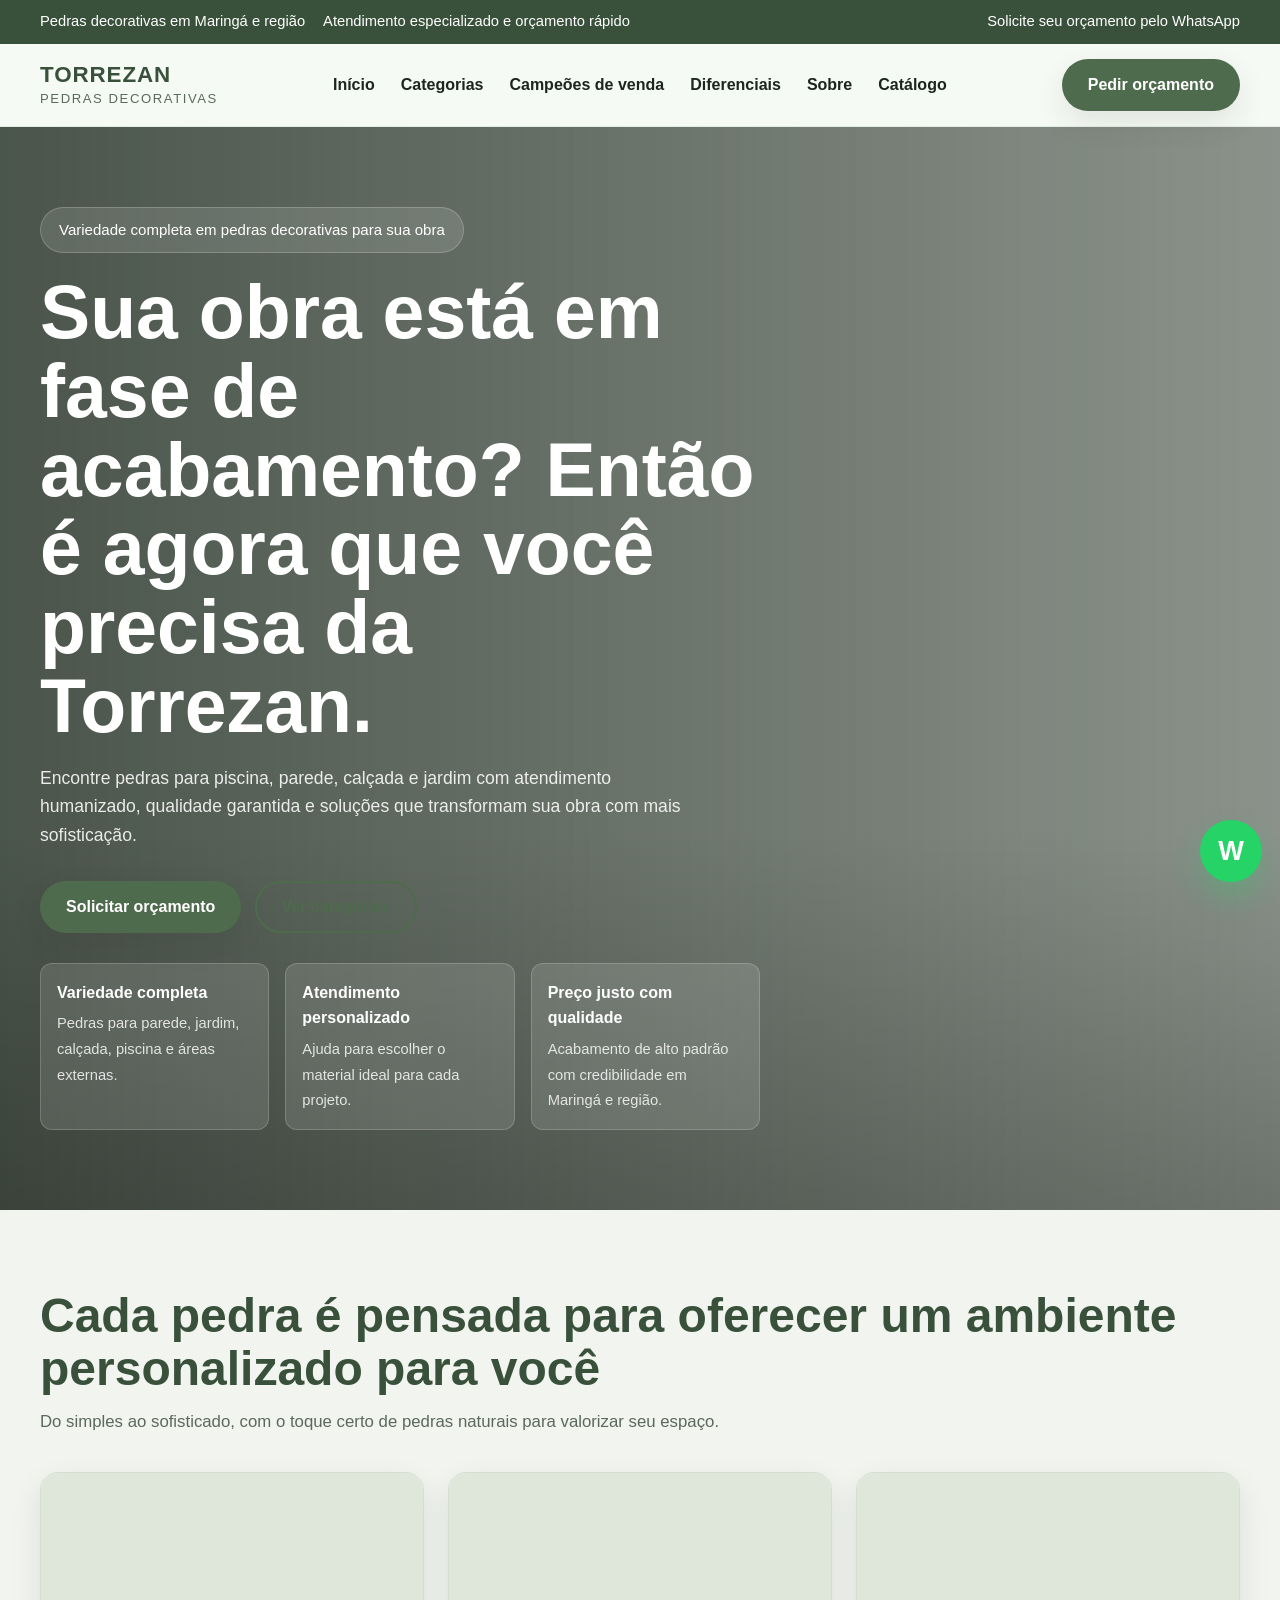
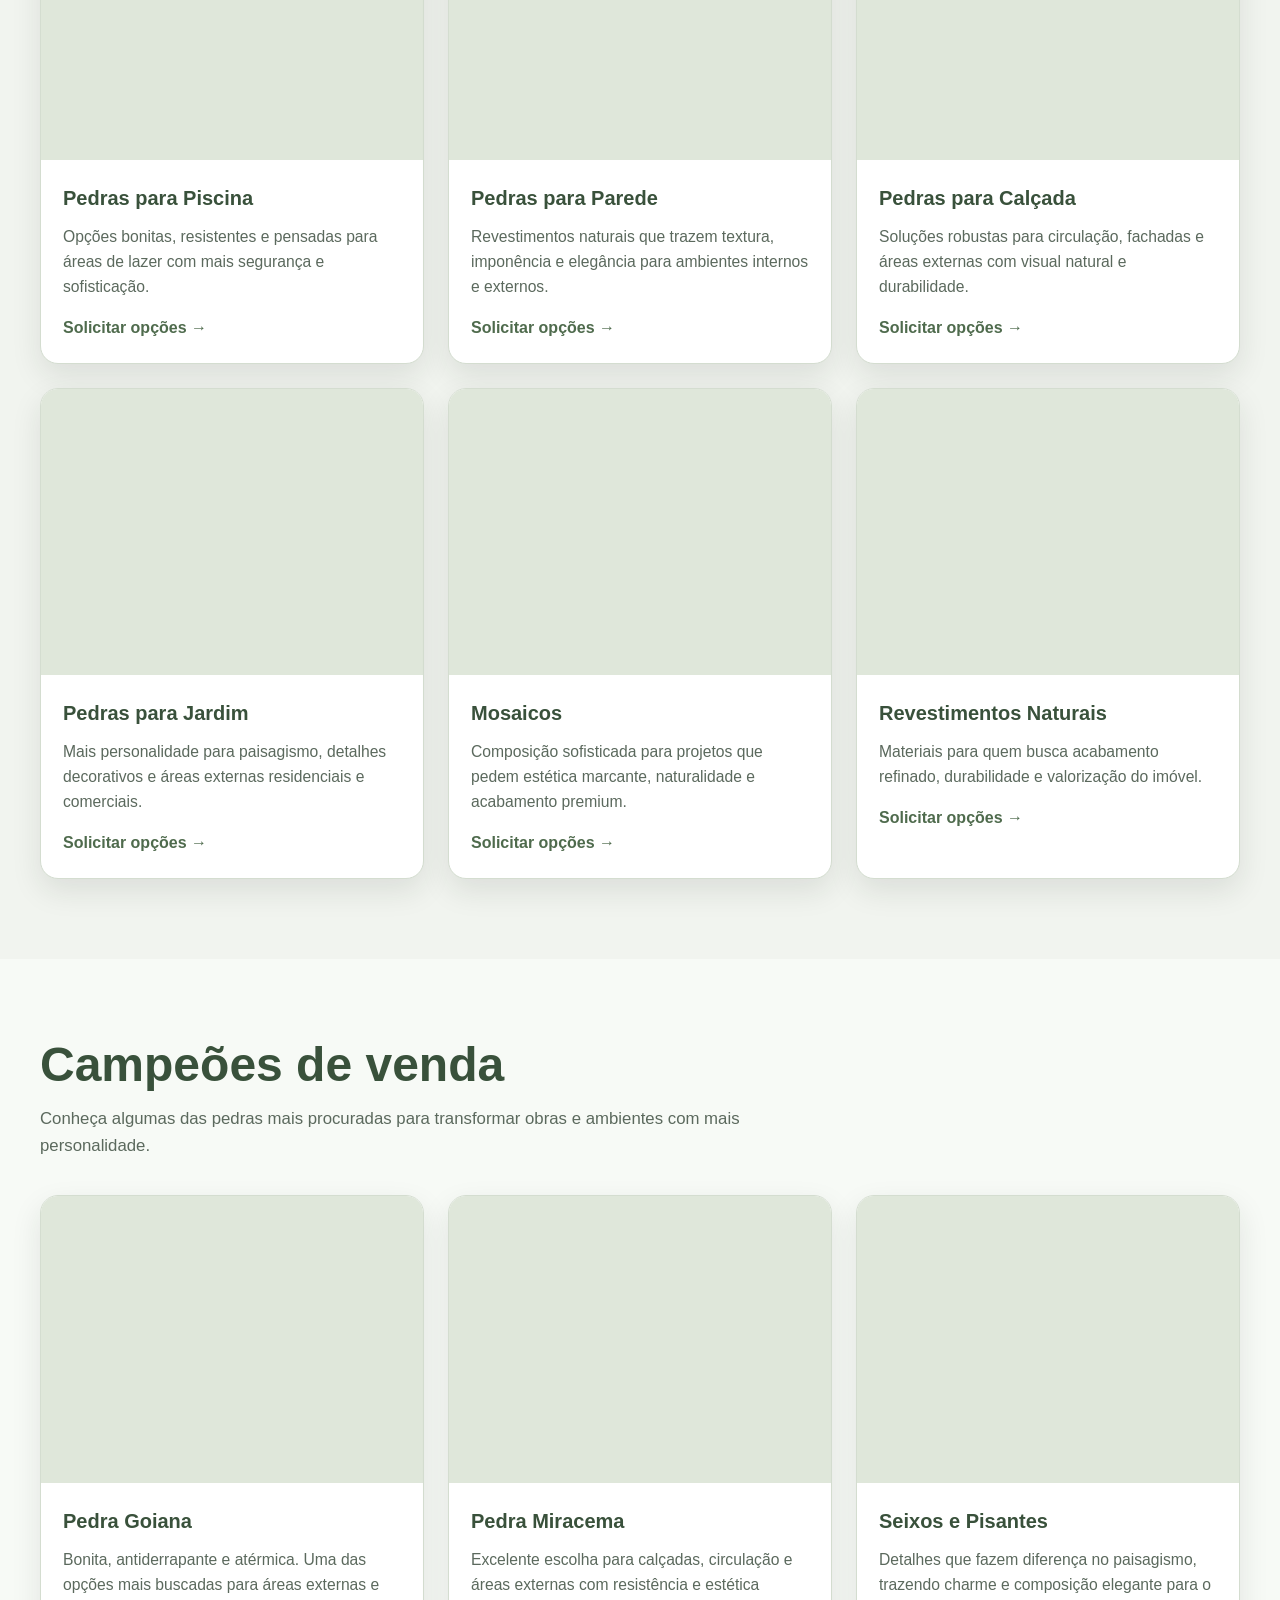
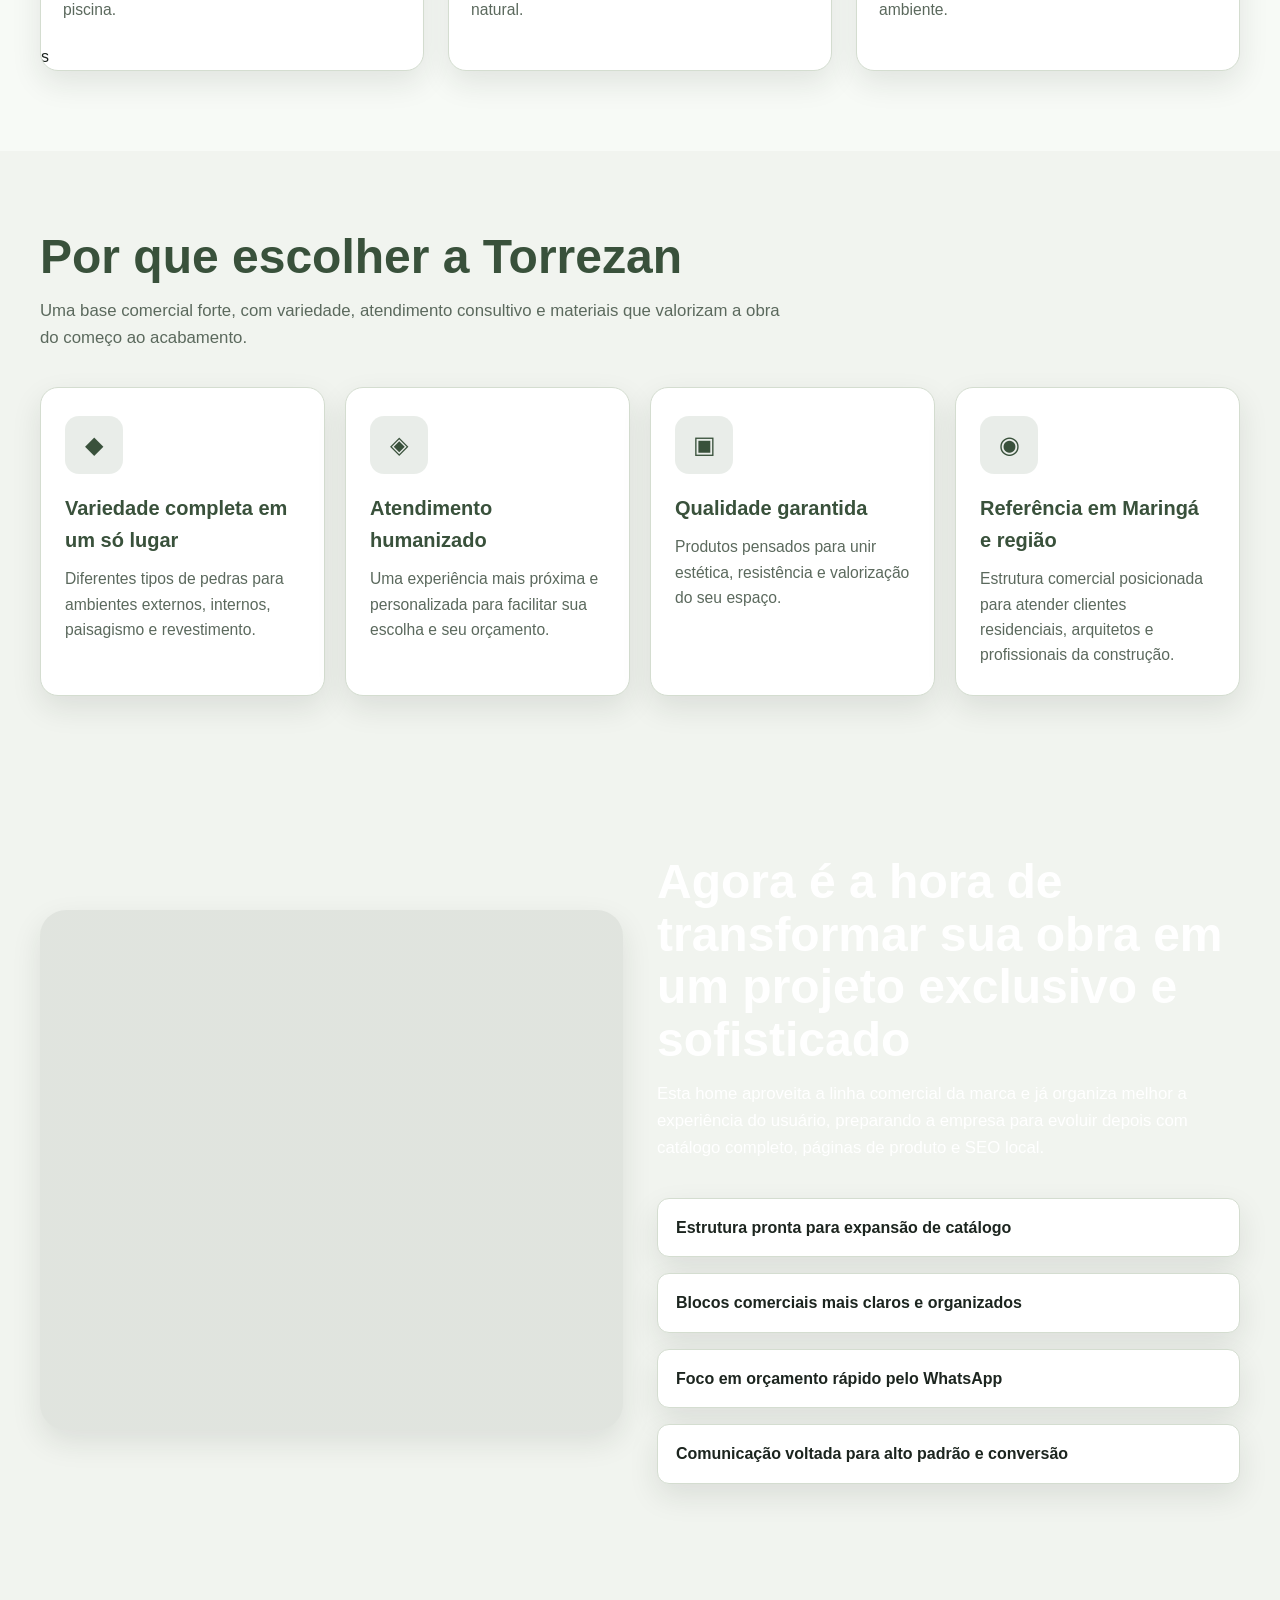
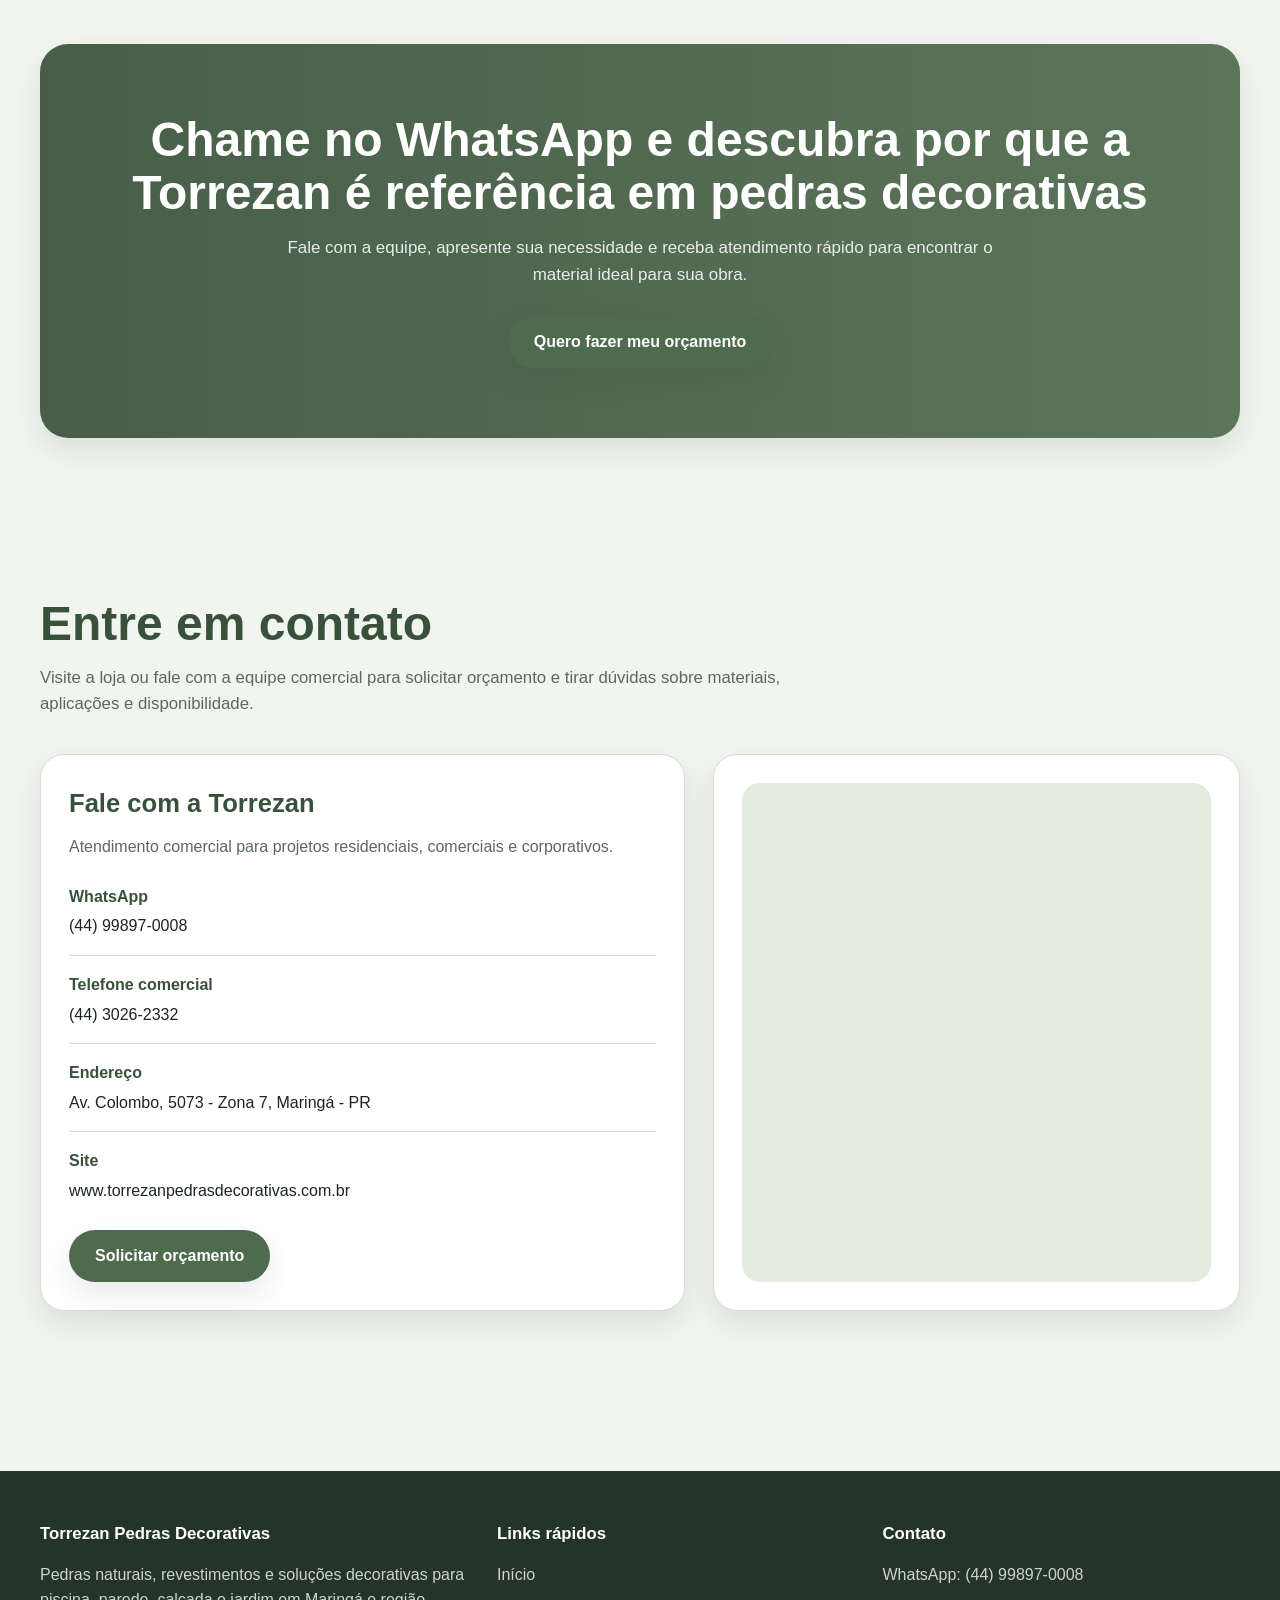
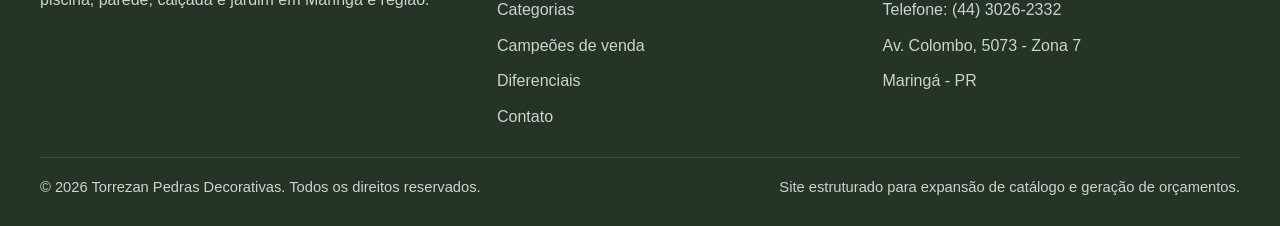
==== commit a1be9066: "Add files via upload" ====
--- a/index.html
+++ b/index.html
@@ -54,8 +54,9 @@
   </header>
 
   <main>
+    
     <section class="hero" id="inicio">
-      <div class="container">
+        <div class="container">
         <div class="hero-content">
           <div class="hero-badge">Variedade completa em pedras decorativas para sua obra</div>
           <h1>Sua obra está em fase de acabamento? Então é agora que você precisa da Torrezan.</h1>
@@ -104,7 +105,7 @@
 
         <div class="cards-grid">
           <article class="card reveal">
-            <div class="category-image" style="background-image: url('img/categoria-piscina.jpg');"></div>
+            <div class="category-image" style="background-image: url('https://ribeiropedras.com/assets/uploads/produtos/29/6478ffaccaaa96dmh5z.webp');"></div>
             <div class="category-content">
               <h3>Pedras para Piscina</h3>
               <p>
@@ -115,7 +116,7 @@
           </article>
 
           <article class="card reveal">
-            <div class="category-image" style="background-image: url('img/categoria-parede.jpg');"></div>
+            <div class="category-image" style="background-image: url('https://ribeiropedras.com/assets/uploads/produtos/43/69ceb72e9d6659tfwbf.webp');"></div>
             <div class="category-content">
               <h3>Pedras para Parede</h3>
               <p>
@@ -126,7 +127,7 @@
           </article>
 
           <article class="card reveal">
-            <div class="category-image" style="background-image: url('img/categoria-calcada.jpg');"></div>
+            <div class="category-image" style="background-image: url('https://ribeiropedras.com/assets/uploads/produtos/19/652d997fe27fb596glg.webp');"></div>
             <div class="category-content">
               <h3>Pedras para Calçada</h3>
               <p>
@@ -137,7 +138,7 @@
           </article>
 
           <article class="card reveal">
-            <div class="category-image" style="background-image: url('img/categoria-jardim.jpg');"></div>
+            <div class="category-image" style="background-image: url('https://ribeiropedras.com/assets/uploads/galeria_albuns/46/647668415dd3b42gasx.webp');"></div>
             <div class="category-content">
               <h3>Pedras para Jardim</h3>
               <p>
@@ -148,7 +149,7 @@
           </article>
 
           <article class="card reveal">
-            <div class="category-image" style="background-image: url('img/categoria-mosaicos.jpg');"></div>
+            <div class="category-image" style="background-image: url('https://ribeiropedras.com/assets/uploads/galeria_albuns/46/64b6b0f01d965tv1n0w.webp');"></div>
             <div class="category-content">
               <h3>Mosaicos</h3>
               <p>
@@ -159,7 +160,7 @@
           </article>
 
           <article class="card reveal">
-            <div class="category-image" style="background-image: url('img/categoria-revestimentos.jpg');"></div>
+            <div class="category-image" style="background-image: url('https://ribeiropedras.com/assets/uploads/galeria_albuns/46/671930837da0d6z948y.webp');"></div>
             <div class="category-content">
               <h3>Revestimentos Naturais</h3>
               <p>
@@ -183,27 +184,17 @@
 
         <div class="cards-grid">
           <article class="card reveal">
-            <div class="gallery-image" style="background-image: url('img/pedra-goiana.jpg');"></div>
+            <div class="gallery-image" style="background-image: url('https://ribeiropedras.com/assets/uploads/produtos/38/69137f033d8d5ihq5h2.webp');"></div>
             <div class="gallery-content">
               <h3>Pedra Goiana</h3>
               <p>
                 Bonita, antiderrapante e atérmica. Uma das opções mais buscadas para áreas externas e piscina.
               </p>
-            </div>
-          </article>
-
-          <article class="card reveal">
-            <div class="gallery-image" style="background-image: url('img/pedra-ferro-basalto.jpg');"></div>
-            <div class="gallery-content">
-              <h3>Pedra Ferro e Basalto</h3>
-              <p>
-                Visual moderno e sofisticado para projetos com presença marcante e acabamento premium.
-              </p>
-            </div>
-          </article>
-
-          <article class="card reveal">
-            <div class="gallery-image" style="background-image: url('img/pedra-miracema.jpg');"></div>
+            </div>s
+          </article>
+
+          <article class="card reveal">
+            <div class="gallery-image" style="background-image: url('https://ribeiropedras.com/assets/uploads/produtos/36/68eea85596414pwwcow.webp');"></div>
             <div class="gallery-content">
               <h3>Pedra Miracema</h3>
               <p>
@@ -213,7 +204,7 @@
           </article>
 
           <article class="card reveal">
-            <div class="gallery-image" style="background-image: url('img/seixos-pisantes.jpg');"></div>
+            <div class="gallery-image" style="background-image: url('https://ribeiropedras.com/assets/uploads/produtos/42/69ceb4db46c32jskc0u.webp');"></div>
             <div class="gallery-content">
               <h3>Seixos e Pisantes</h3>
               <p>
@@ -270,26 +261,49 @@
       </div>
     </section>
 
-    <section class="section" id="sobre" style="background: var(--bg-soft);">
-      <div class="container split">
-        <div class="about-image reveal"></div>
-
-        <div class="reveal">
-          <h2 class="section-title">Agora é a hora de transformar sua obra em um projeto exclusivo e sofisticado</h2>
-          <p class="section-subtitle">
-            Esta home aproveita a linha comercial da marca e já organiza melhor a experiência do usuário,
-            preparando a empresa para evoluir depois com catálogo completo, páginas de produto e SEO local.
-          </p>
-
-          <ul class="about-list">
-            <li>Estrutura pronta para expansão de catálogo</li>
-            <li>Blocos comerciais mais claros e organizados</li>
-            <li>Foco em orçamento rápido pelo WhatsApp</li>
-            <li>Comunicação voltada para alto padrão e conversão</li>
-          </ul>
-        </div>
-      </div>
-    </section>
+    <section
+class="section"
+id="sobre"
+
+style="
+background-image:url('https://ribeiropedras.com/assets/uploads/galeria_albuns/46/64ef919528557694f7h.webp');
+background-size:cover;
+background-position:center;
+background-repeat:no-repeat;
+">
+
+<div class="container split">
+
+<div class="about-image reveal"></div>
+
+<div class="reveal">
+
+<h2 class="section-title2">
+Agora é a hora de transformar sua obra em um projeto exclusivo e sofisticado
+</h2>
+
+<p class="section-subtitle2">
+Esta home aproveita a linha comercial da marca e já organiza melhor a experiência do usuário,
+preparando a empresa para evoluir depois com catálogo completo, páginas de produto e SEO local.
+</p>
+
+<ul class="about-list">
+
+<li>Estrutura pronta para expansão de catálogo</li>
+
+<li>Blocos comerciais mais claros e organizados</li>
+
+<li>Foco em orçamento rápido pelo WhatsApp</li>
+
+<li>Comunicação voltada para alto padrão e conversão</li>
+
+</ul>
+
+</div>
+
+</div>
+
+</section>
 
     <section class="section">
       <div class="container">
--- a/style.css
+++ b/style.css
@@ -62,8 +62,22 @@
   color: var(--primary-dark);
 }
 
+.section-title2 {
+  font-size: clamp(2rem, 4vw, 3rem);
+  line-height: 1.1;
+  margin-bottom: 14px;
+  color: var(--white);
+}
+
 .section-subtitle {
   color: var(--text-light);
+  max-width: 760px;
+  font-size: 1.05rem;
+  margin-bottom: 36px;
+}
+
+.section-subtitle2 {
+  color: var(--white);
   max-width: 760px;
   font-size: 1.05rem;
   margin-bottom: 36px;
@@ -193,7 +207,7 @@
   overflow: hidden;
   background:
     linear-gradient(to right, rgba(27, 40, 29, 0.78), rgba(27, 40, 29, 0.48)),
-    url("img/hero-pedras.jpg") center/cover no-repeat;
+    url("https://minadaspedras.com.br/wp-content/uploads/2020/01/PEDRAS-DECORATIVAS-PEDRA-MADEIRA-AMARELA-COM-MIRACEMA.jpg") center/cover no-repeat;
   color: var(--white);
   min-height: 88vh;
   display: flex;
